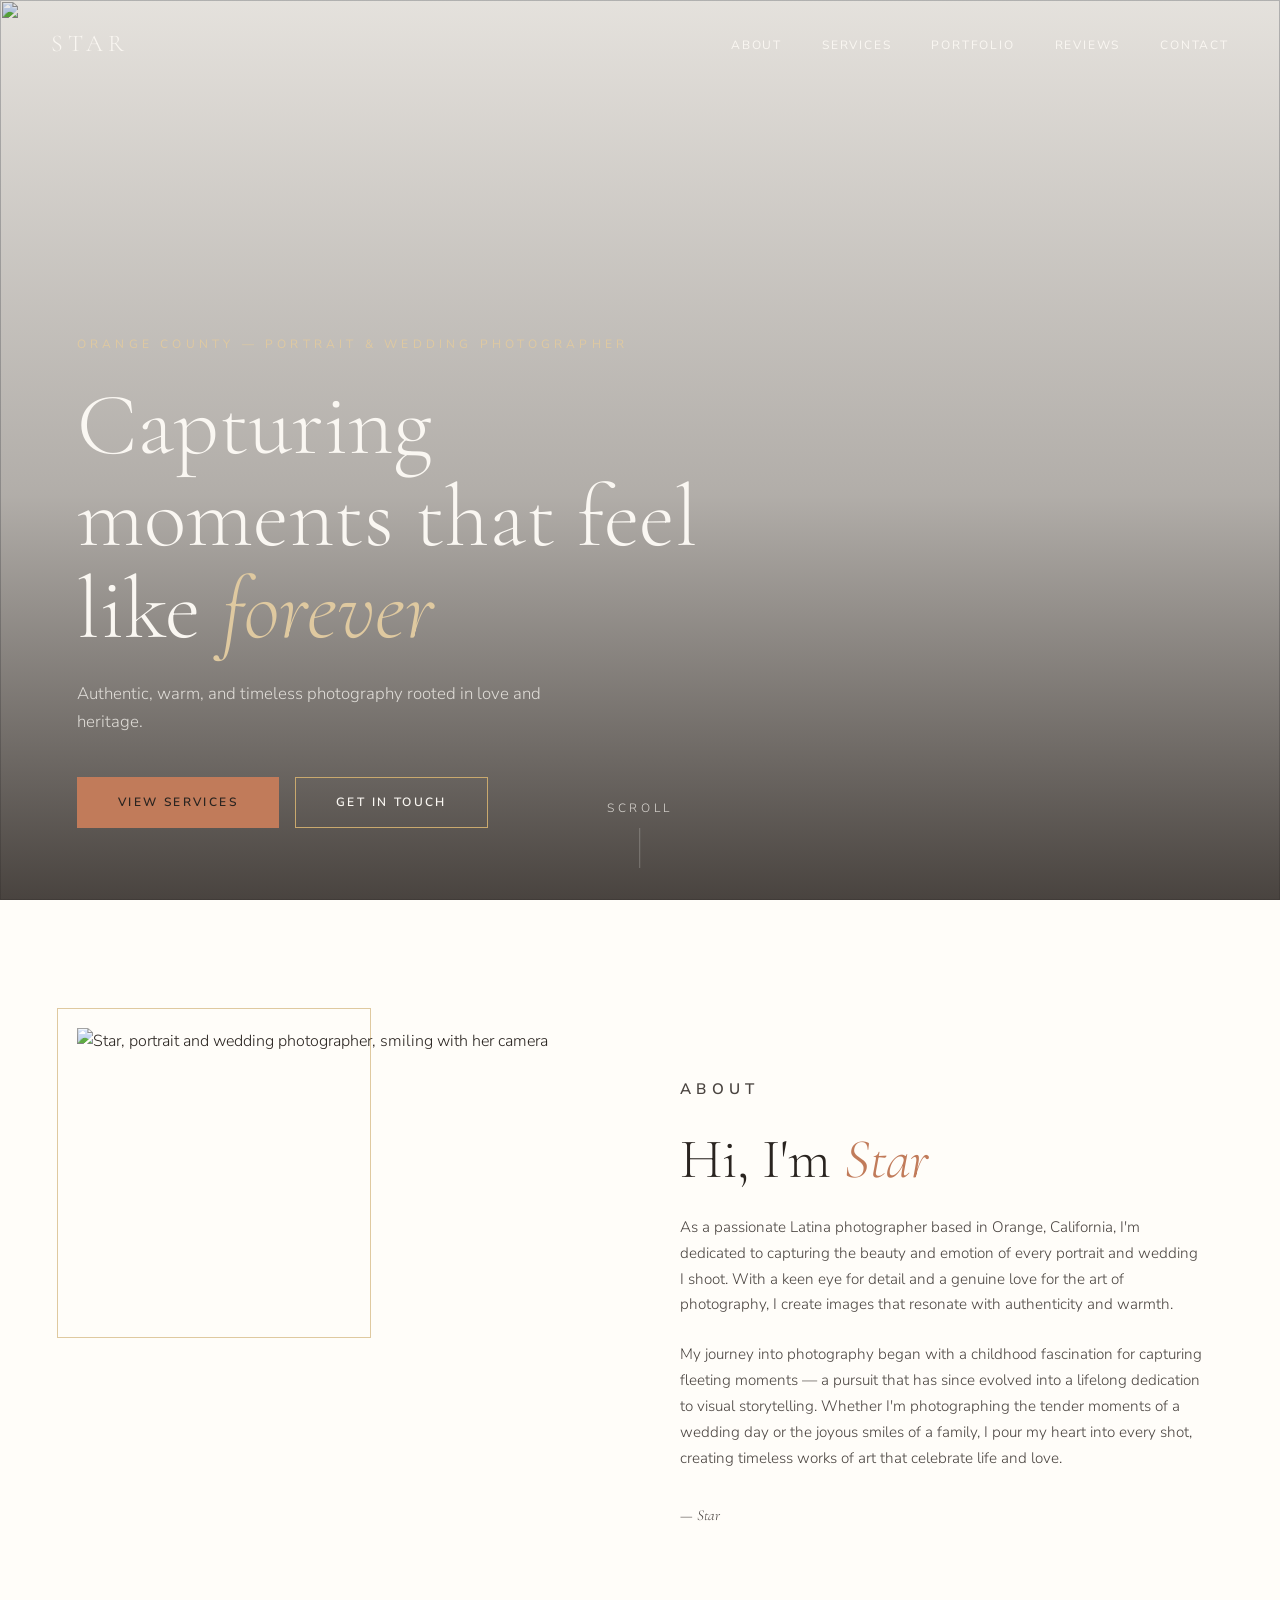
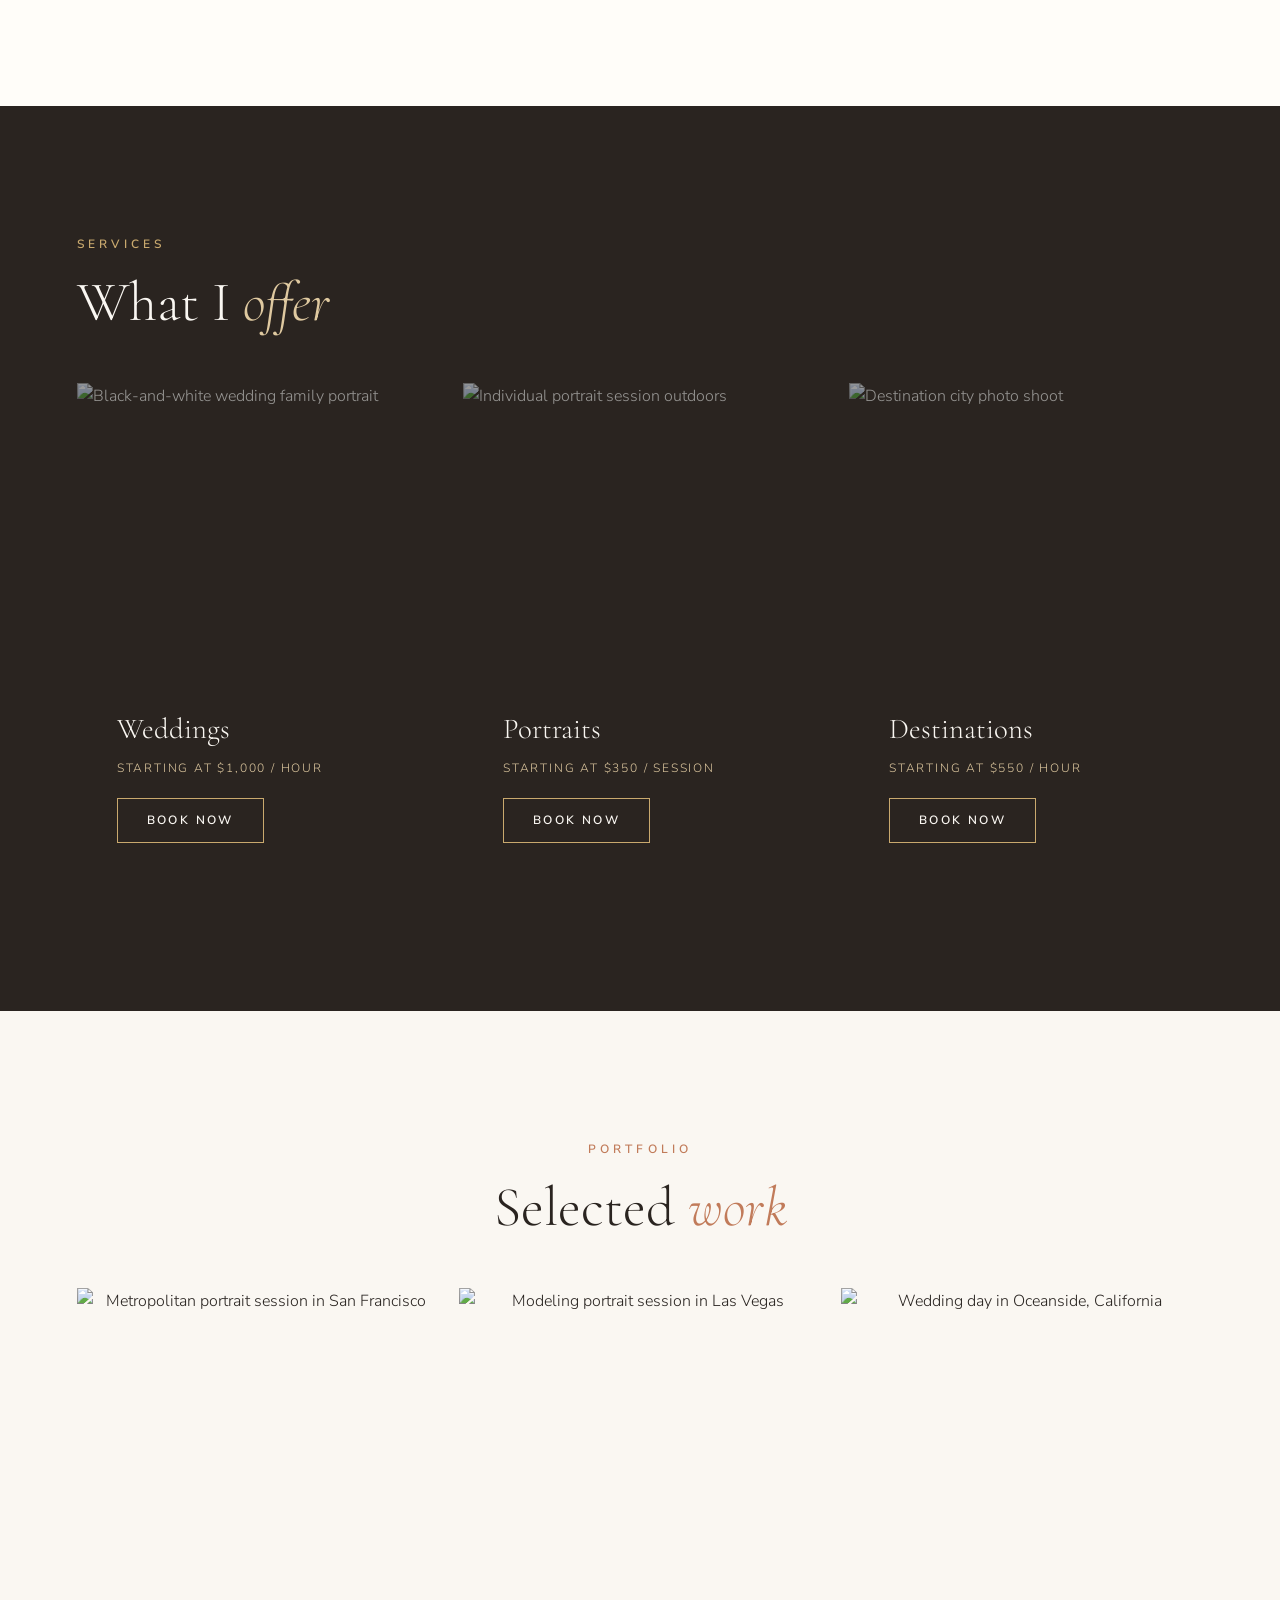
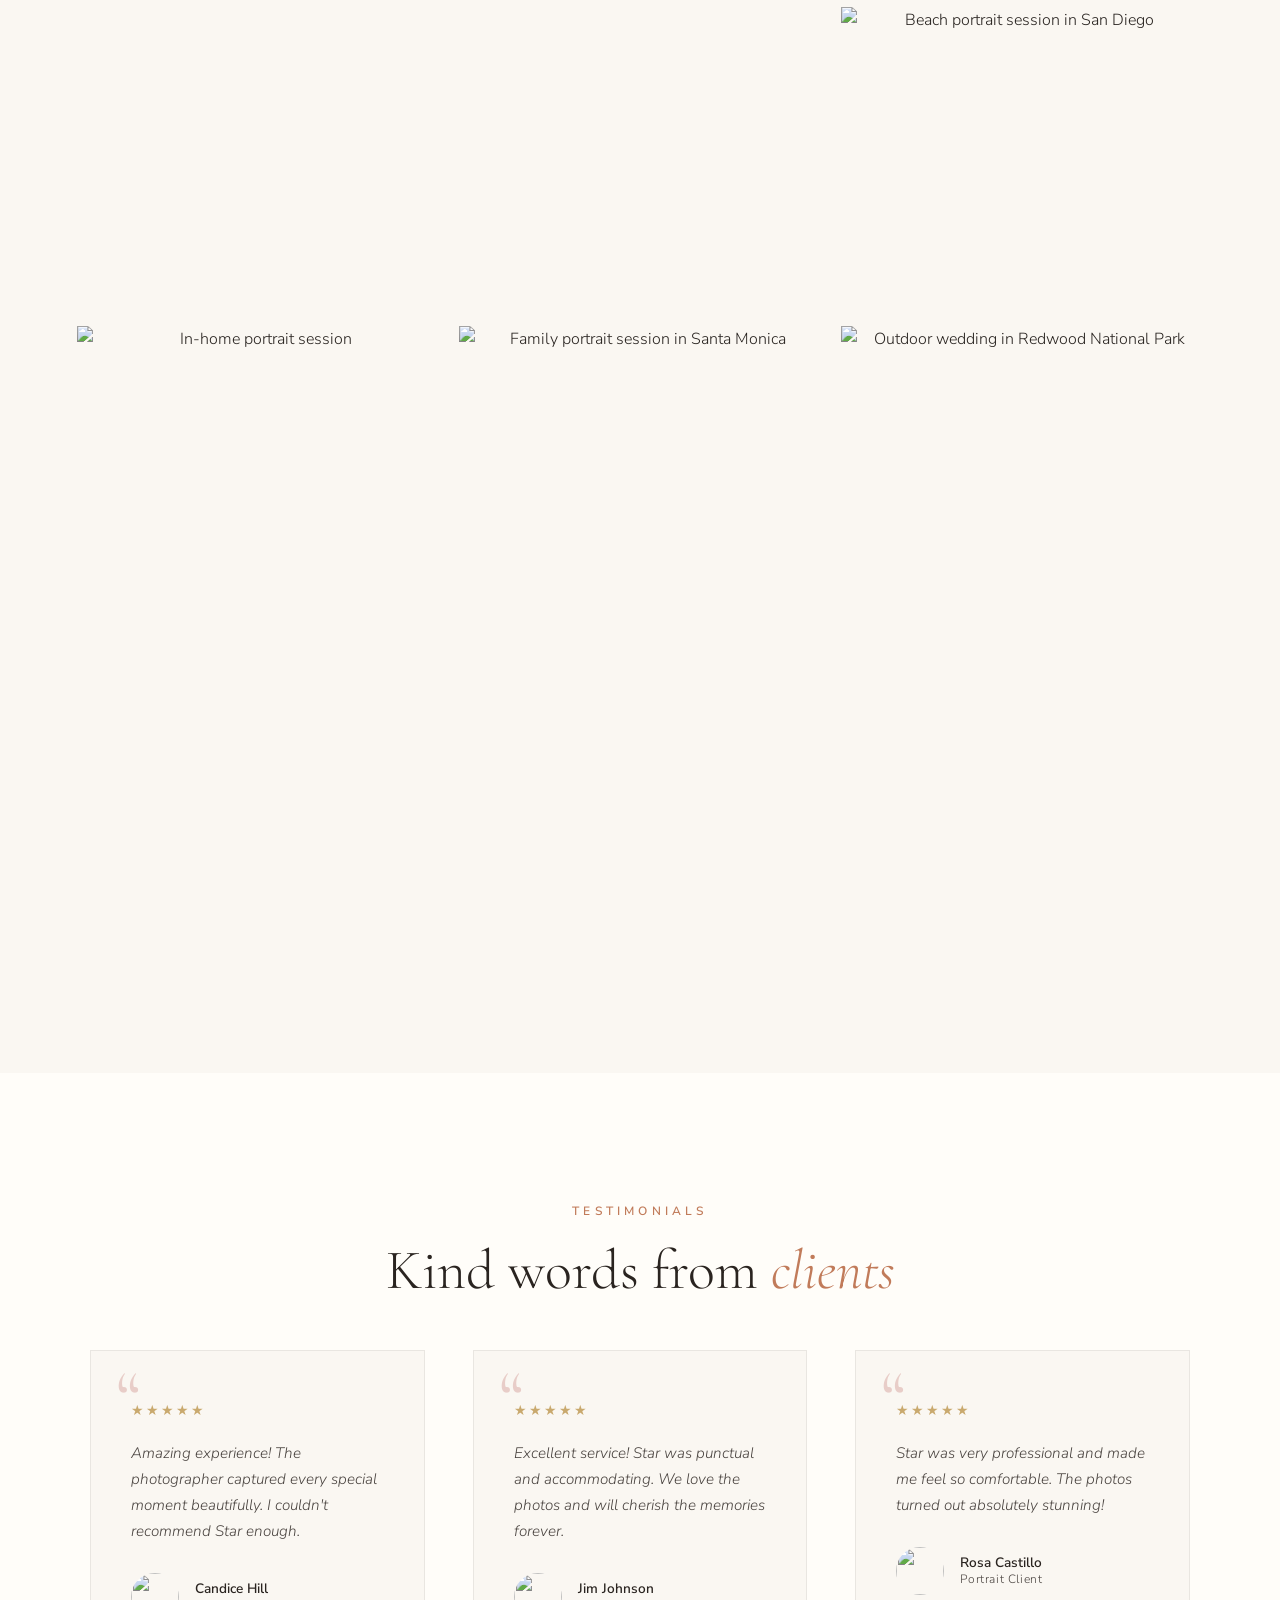
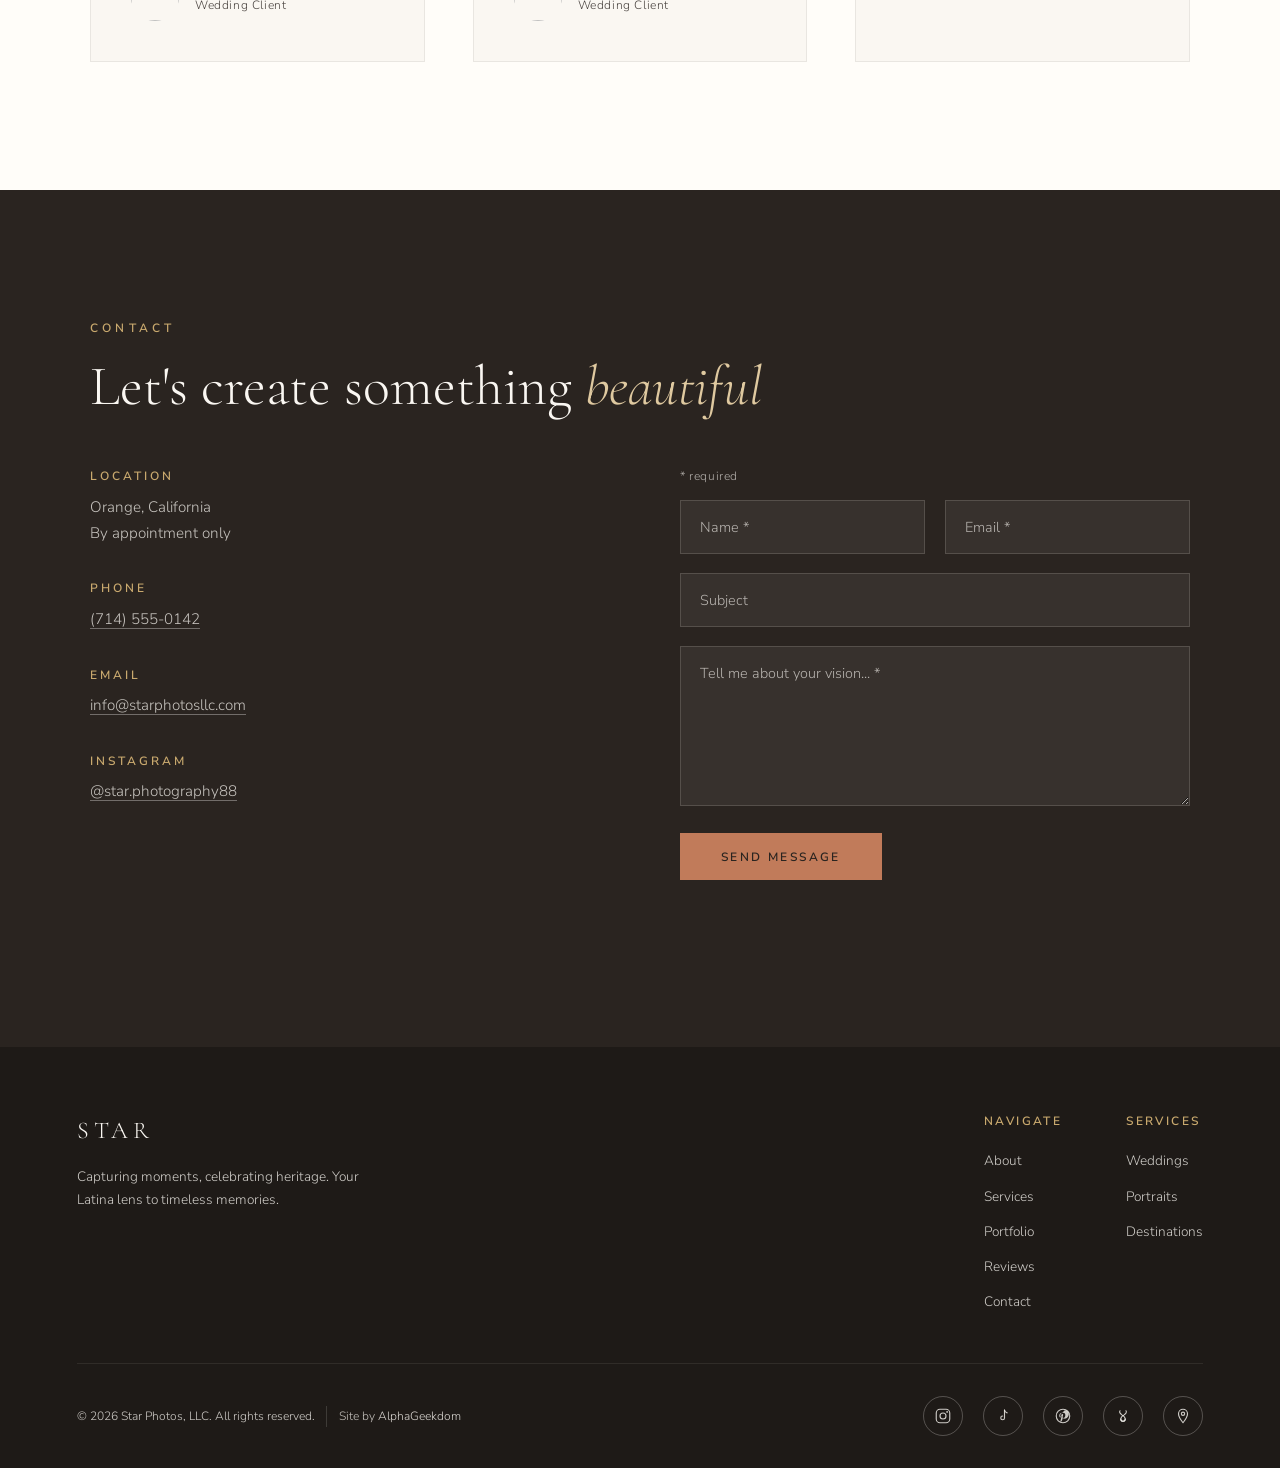
==== index.html @ b116af99 "fix(a11y): strengthen promo dialog for screen-reader users - showSuccess(): set tabindex="-1" on the" ====
<!doctype html>
<html lang="en">
  <head>
    <meta charset="UTF-8" />
    <meta name="viewport" content="width=device-width, initial-scale=1.0" />
    <meta
      name="description"
      content="Star Photography — Orange County Latina wedding & portrait photographer capturing authentic moments with warmth and artistry. Sessions by appointment in Orange, California."
    />
    <title>Star Photography, LLC — Orange County Portraits & Weddings</title>
    <link rel="canonical" href="https://star-photography.netlify.app/" />

    <!-- Favicon -->
    <link rel="icon" type="image/svg+xml" href="favicon.svg" />

    <!-- Open Graph / Facebook / LinkedIn -->
    <meta property="og:type" content="website" />
    <meta property="og:url" content="https://star-photography.netlify.app/" />
    <meta property="og:title" content="Star Photography, LLC — Orange County Portraits & Weddings" />
    <meta
      property="og:description"
      content="Orange County Latina wedding & portrait photographer capturing authentic moments with warmth and artistry. Sessions by appointment in Orange, California."
    />
    <meta
      property="og:image"
      content="https://res.cloudinary.com/alphageekdom-dev/image/upload/q_auto,w_1200,h_630,c_fill/v1776879726/star-photography/hero-couple-beach-sunset.jpg"
    />
    <meta property="og:image:width" content="1200" />
    <meta property="og:image:height" content="630" />

    <!-- Twitter -->
    <meta name="twitter:card" content="summary_large_image" />
    <meta name="twitter:title" content="Star Photography, LLC — Orange County Portraits & Weddings" />
    <meta
      name="twitter:description"
      content="Orange County Latina wedding & portrait photographer capturing authentic moments with warmth and artistry. Sessions by appointment in Orange, California."
    />
    <meta
      name="twitter:image"
      content="https://res.cloudinary.com/alphageekdom-dev/image/upload/q_auto,w_1200,h_630,c_fill/v1776879726/star-photography/hero-couple-beach-sunset.jpg"
    />

    <!-- Fonts -->
    <link rel="preconnect" href="https://fonts.googleapis.com" />
    <link rel="preconnect" href="https://fonts.gstatic.com" crossorigin />
    <link
      href="https://fonts.googleapis.com/css2?family=Cormorant+Garamond:ital,wght@0,300;0,400;0,500;0,600;1,300;1,400&family=Nunito+Sans:opsz,wght@6..12,300;6..12,400;6..12,600&display=swap"
      rel="stylesheet"
    />

    <!-- Styles -->
    <link rel="stylesheet" href="css/styles.css" />

    <!-- Script (deferred: parses now, runs after DOM) -->
    <script src="scripts.js" defer></script>

    <!-- Preload hero LCP image -->
    <link
      rel="preload"
      as="image"
      imagesrcset="
        https://res.cloudinary.com/alphageekdom-dev/image/upload/f_auto,q_auto,w_640/v1776879726/star-photography/hero-couple-beach-sunset.jpg 640w,
        https://res.cloudinary.com/alphageekdom-dev/image/upload/f_auto,q_auto,w_1024/v1776879726/star-photography/hero-couple-beach-sunset.jpg 1024w,
        https://res.cloudinary.com/alphageekdom-dev/image/upload/f_auto,q_auto,w_1600/v1776879726/star-photography/hero-couple-beach-sunset.jpg 1600w,
        https://res.cloudinary.com/alphageekdom-dev/image/upload/f_auto,q_auto,w_2400/v1776879726/star-photography/hero-couple-beach-sunset.jpg 2400w"
      imagesizes="100vw"
      fetchpriority="high"
    />
  </head>

  <body>
    <!-- Skip link for keyboard users -->
    <a href="#main" class="skip-link">Skip to main content</a>

    <!-- Preloader -->
    <div id="preloader" role="status" aria-live="polite">
      <div class="preloader-bg" aria-hidden="true"></div>
      <div class="preloader-content">
        <p class="loading-text">Capturing the perfect moment...</p>
        <p class="sub-text">Your visual story is loading</p>
        <div class="preloader-indicator" aria-hidden="true"></div>
      </div>
    </div>

    <!-- Navigation -->
    <nav id="nav" class="nav" aria-label="Primary">
      <a href="#" class="nav-logo" aria-label="Star Photography — Home">Star</a>

      <ul class="nav-links">
        <li><a href="#about">About</a></li>
        <li><a href="#services">Services</a></li>
        <li><a href="#gallery">Portfolio</a></li>
        <li><a href="#reviews">Reviews</a></li>
        <li><a href="#contact">Contact</a></li>
      </ul>

      <button
        class="hamburger"
        id="hamburger"
        aria-label="Toggle menu"
        aria-expanded="false"
        aria-controls="mobileMenu"
      >
        <span></span><span></span><span></span>
      </button>
    </nav>

    <!-- Mobile menu overlay -->
    <div
      class="mobile-menu"
      id="mobileMenu"
      role="dialog"
      aria-modal="true"
      aria-label="Site navigation"
      aria-hidden="true"
    >
      <button
        type="button"
        class="mobile-menu-close"
        id="mobileMenuClose"
        aria-label="Close menu"
      >
        &times;
      </button>
      <a href="#about">About</a>
      <a href="#services">Services</a>
      <a href="#gallery">Portfolio</a>
      <a href="#reviews">Reviews</a>
      <a href="#contact">Contact</a>
    </div>

    <main id="main" tabindex="-1">
    <!-- Hero -->
    <section class="hero">
      <img
        class="hero-bg-img"
        src="https://res.cloudinary.com/alphageekdom-dev/image/upload/f_auto,q_auto,w_1920/v1776879726/star-photography/hero-couple-beach-sunset.jpg"
        srcset="
          https://res.cloudinary.com/alphageekdom-dev/image/upload/f_auto,q_auto,w_640/v1776879726/star-photography/hero-couple-beach-sunset.jpg   640w,
          https://res.cloudinary.com/alphageekdom-dev/image/upload/f_auto,q_auto,w_1024/v1776879726/star-photography/hero-couple-beach-sunset.jpg 1024w,
          https://res.cloudinary.com/alphageekdom-dev/image/upload/f_auto,q_auto,w_1600/v1776879726/star-photography/hero-couple-beach-sunset.jpg 1600w,
          https://res.cloudinary.com/alphageekdom-dev/image/upload/f_auto,q_auto,w_2400/v1776879726/star-photography/hero-couple-beach-sunset.jpg 2400w
        "
        sizes="100vw"
        alt=""
        aria-hidden="true"
        loading="eager"
        fetchpriority="high"
      />
      <div class="hero-overlay" aria-hidden="true"></div>

      <div class="hero-content">
        <p class="hero-eyebrow">
          Orange County &mdash; Portrait &amp; Wedding Photographer
        </p>

        <h1 class="hero-title">
          Capturing moments that feel like <em>forever</em>
        </h1>

        <p class="hero-desc">
          Authentic, warm, and timeless photography rooted in love and heritage.
        </p>

        <div class="hero-cta">
          <a href="#services" class="btn btn-filled">View Services</a>
          <a href="#contact" class="btn">Get in Touch</a>
        </div>
      </div>

      <a
        href="#about"
        class="scroll-indicator"
        aria-label="Scroll to About section"
      >
        <span>Scroll</span>
        <span class="scroll-line" aria-hidden="true"></span>
      </a>
    </section>

    <!-- About -->
    <section
      class="section section--warm about"
      id="about"
      aria-labelledby="about-title"
    >
      <div class="about-grid">
        <div class="about-image-wrap reveal">
          <img
            src="https://res.cloudinary.com/alphageekdom-dev/image/upload/f_auto,q_auto,w_1024/v1776882811/star-photography/about-star.jpg"
            srcset="
              https://res.cloudinary.com/alphageekdom-dev/image/upload/f_auto,q_auto,w_640/v1776882811/star-photography/about-star.jpg   640w,
              https://res.cloudinary.com/alphageekdom-dev/image/upload/f_auto,q_auto,w_1024/v1776882811/star-photography/about-star.jpg 1024w,
              https://res.cloudinary.com/alphageekdom-dev/image/upload/f_auto,q_auto,w_1600/v1776882811/star-photography/about-star.jpg 1600w
            "
            sizes="(max-width: 768px) 90vw, (max-width: 1200px) 44vw, 560px"
            alt="Star, portrait and wedding photographer, smiling with her camera"
            loading="lazy"
          />
        </div>

        <div class="about-text reveal">
          <p class="section-tag">About</p>
          <h2 class="section-title" id="about-title">Hi, I'm <em>Star</em></h2>

          <p>
            As a passionate Latina photographer based in Orange, California, I'm
            dedicated to capturing the beauty and emotion of every portrait and
            wedding I shoot. With a keen eye for detail and a genuine love for
            the art of photography, I create images that resonate with
            authenticity and warmth.
          </p>

          <p>
            My journey into photography began with a childhood fascination for
            capturing fleeting moments — a pursuit that has since evolved into a
            lifelong dedication to visual storytelling. Whether I'm
            photographing the tender moments of a wedding day or the joyous
            smiles of a family, I pour my heart into every shot, creating
            timeless works of art that celebrate life and love.
          </p>

          <p class="about-signature">&mdash; Star</p>
        </div>
      </div>
    </section>

    <!-- Services -->
    <section
      class="section section--dark services"
      id="services"
      aria-labelledby="services-title"
    >
      <div class="services-intro reveal">
        <p class="section-tag">Services</p>
        <h2 class="section-title" id="services-title">What I <em>offer</em></h2>
      </div>

      <div class="services-grid">
        <article class="service-card reveal" id="service-weddings">
          <img
            src="https://res.cloudinary.com/alphageekdom-dev/image/upload/f_auto,q_auto,w_1200/v1776883722/star-photography/weddings-family-bw.jpg"
            alt="Black-and-white wedding family portrait"
            loading="lazy"
          />
          <div class="service-card-content">
            <h3 class="service-card-title">Weddings</h3>
            <p class="service-card-price">Starting at $1,000 / hour</p>
            <a href="#contact" class="btn">Book Now</a>
          </div>
        </article>

        <article class="service-card reveal" id="service-portraits">
          <img
            src="https://res.cloudinary.com/alphageekdom-dev/image/upload/f_auto,q_auto,w_1200/v1776883754/star-photography/portraits-outdoor-session.jpg"
            alt="Individual portrait session outdoors"
            loading="lazy"
          />
          <div class="service-card-content">
            <h3 class="service-card-title">Portraits</h3>
            <p class="service-card-price">Starting at $350 / session</p>
            <a href="#contact" class="btn">Book Now</a>
          </div>
        </article>

        <article class="service-card reveal" id="service-destinations">
          <img
            src="https://res.cloudinary.com/alphageekdom-dev/image/upload/f_auto,q_auto,w_1200/v1776883805/star-photography/destinations-city-shoot.jpg"
            alt="Destination city photo shoot"
            loading="lazy"
          />
          <div class="service-card-content">
            <h3 class="service-card-title">Destinations</h3>
            <p class="service-card-price">Starting at $550 / hour</p>
            <a href="#contact" class="btn">Book Now</a>
          </div>
        </article>
      </div>
    </section>

    <!-- Gallery -->
    <section
      class="section section--cream gallery"
      id="gallery"
      aria-labelledby="gallery-title"
    >
      <div class="gallery-intro reveal">
        <p class="section-tag">Portfolio</p>
        <h2 class="section-title" id="gallery-title">Selected <em>work</em></h2>
      </div>

      <div class="gallery-grid">
        <button
          class="gallery-item gallery-item--tall reveal"
          type="button"
          aria-label="Open photo: Metropolitan Portraits — San Francisco, CA"
          aria-haspopup="dialog"
          data-caption="Metropolitan Portraits — San Francisco, CA"
        >
          <img
            src="https://res.cloudinary.com/alphageekdom-dev/image/upload/f_auto,q_auto,w_1200/v1776889107/star-photography/city-bloom.jpg"
            alt="Metropolitan portrait session in San Francisco"
            loading="lazy"
          />
          <span class="gallery-overlay">
            <span>Metropolitan Portraits — San Francisco, CA</span>
            <span class="gallery-overlay-cta" aria-hidden="true"
              >View all photos →</span
            >
          </span>
        </button>

        <button
          class="gallery-item gallery-item--tall reveal"
          type="button"
          aria-label="Open photo: Modeling Portraits — Las Vegas, NV"
          aria-haspopup="dialog"
          data-caption="Modeling Portraits — Las Vegas, NV"
        >
          <img
            src="https://res.cloudinary.com/alphageekdom-dev/image/upload/f_auto,q_auto,w_1200/v1776889115/star-photography/neon-muse.jpg"
            alt="Modeling portrait session in Las Vegas"
            loading="lazy"
          />
          <span class="gallery-overlay"
            ><span>Modeling Portraits — Las Vegas, NV</span></span
          >
        </button>

        <button
          class="gallery-item reveal"
          type="button"
          aria-label="Open photo: Wedding Day — Oceanside, CA"
          aria-haspopup="dialog"
          data-caption="Wedding Day — Oceanside, CA"
        >
          <img
            src="https://res.cloudinary.com/alphageekdom-dev/image/upload/f_auto,q_auto,w_1200/v1776889102/star-photography/tide-vows.jpg"
            alt="Wedding day in Oceanside, California"
            loading="lazy"
          />
          <span class="gallery-overlay"
            ><span>Wedding Day — Oceanside, CA</span></span
          >
        </button>

        <button
          class="gallery-item reveal"
          type="button"
          aria-label="Open photo: Beach Captures — San Diego, CA"
          aria-haspopup="dialog"
          data-caption="Beach Captures — San Diego, CA"
        >
          <img
            src="https://res.cloudinary.com/alphageekdom-dev/image/upload/f_auto,q_auto,w_1200/v1776889093/star-photography/salt-kissed.jpg"
            alt="Beach portrait session in San Diego"
            loading="lazy"
          />
          <span class="gallery-overlay"
            ><span>Beach Captures — San Diego, CA</span></span
          >
        </button>

        <button
          class="gallery-item gallery-item--tall reveal"
          type="button"
          aria-label="Open photo: In-Home Portraits"
          aria-haspopup="dialog"
          data-caption="In-Home Portraits"
        >
          <img
            src="https://res.cloudinary.com/alphageekdom-dev/image/upload/f_auto,q_auto,w_1200/v1776889120/star-photography/hearth-light.jpg"
            alt="In-home portrait session"
            loading="lazy"
          />
          <span class="gallery-overlay"><span>In-Home Portraits</span></span>
        </button>

        <button
          class="gallery-item gallery-item--tall reveal"
          type="button"
          aria-label="Open photo: Family Portraits — Santa Monica, CA"
          aria-haspopup="dialog"
          data-caption="Family Portraits — Santa Monica, CA"
        >
          <img
            src="https://res.cloudinary.com/alphageekdom-dev/image/upload/f_auto,q_auto,w_1200/v1776889125/star-photography/golden-hour.jpg"
            alt="Family portrait session in Santa Monica"
            loading="lazy"
          />
          <span class="gallery-overlay"
            ><span>Family Portraits — Santa Monica, CA</span></span
          >
        </button>

        <button
          class="gallery-item gallery-item--tall gallery-item--tablet-hide reveal"
          type="button"
          aria-label="Open photo: Outdoor Wedding — Redwood National Park, CA"
          aria-haspopup="dialog"
          data-caption="Outdoor Wedding — Redwood National Park, CA"
        >
          <img
            src="https://res.cloudinary.com/alphageekdom-dev/image/upload/f_auto,q_auto,w_1200/v1776889112/star-photography/grove-bound.jpg"
            alt="Outdoor wedding in Redwood National Park"
            loading="lazy"
          />
          <span class="gallery-overlay"
            ><span>Outdoor Wedding — Redwood National Park, CA</span></span
          >
        </button>
      </div>
    </section>

    <!-- Lightbox -->
    <div
      class="lightbox"
      id="lightbox"
      role="dialog"
      aria-modal="true"
      aria-label="Image viewer"
      aria-hidden="true"
    >
      <button
        class="lightbox-close"
        id="lightboxClose"
        aria-label="Close viewer"
      >
        &times;
      </button>
      <button
        class="lightbox-nav lightbox-prev"
        id="lightboxPrev"
        aria-label="Previous image"
      >
        &#8249;
      </button>
      <button
        class="lightbox-nav lightbox-next"
        id="lightboxNext"
        aria-label="Next image"
      >
        &#8250;
      </button>
      <img id="lightboxImg" src="" alt="" />
      <p class="lightbox-caption" id="lightboxCaption"></p>
    </div>

    <!-- Reviews -->
    <section
      class="section section--warm reviews"
      id="reviews"
      aria-labelledby="reviews-title"
    >
      <div class="reviews-intro reveal">
        <p class="section-tag">Testimonials</p>
        <h2 class="section-title" id="reviews-title">
          Kind words from <em>clients</em>
        </h2>
      </div>

      <div class="reviews-grid">
        <figure class="review-card reveal">
          <div class="review-stars" role="img" aria-label="5 out of 5 stars">
            <span aria-hidden="true">&#9733;&#9733;&#9733;&#9733;&#9733;</span>
          </div>
          <blockquote class="review-quote">
            Amazing experience! The photographer captured every special moment
            beautifully. I couldn't recommend Star enough.
          </blockquote>
          <figcaption class="review-author">
            <img
              src="https://res.cloudinary.com/alphageekdom-dev/image/upload/f_auto,q_auto,w_128/v1776901945/star-photography/review-candice-hill.jpg"
              alt=""
              width="48"
              height="48"
              loading="lazy"
            />
            <div class="review-author-info">
              <strong>Candice Hill</strong>
              <span>Wedding Client</span>
            </div>
          </figcaption>
        </figure>

        <figure class="review-card reveal">
          <div class="review-stars" role="img" aria-label="5 out of 5 stars">
            <span aria-hidden="true">&#9733;&#9733;&#9733;&#9733;&#9733;</span>
          </div>
          <blockquote class="review-quote">
            Excellent service! Star was punctual and accommodating. We love the
            photos and will cherish the memories forever.
          </blockquote>
          <figcaption class="review-author">
            <img
              src="https://res.cloudinary.com/alphageekdom-dev/image/upload/f_auto,q_auto,w_128/v1776901975/star-photography/review-jim-johnson.jpg"
              alt=""
              width="48"
              height="48"
              loading="lazy"
            />
            <div class="review-author-info">
              <strong>Jim Johnson</strong>
              <span>Wedding Client</span>
            </div>
          </figcaption>
        </figure>

        <figure class="review-card reveal">
          <div class="review-stars" role="img" aria-label="5 out of 5 stars">
            <span aria-hidden="true">&#9733;&#9733;&#9733;&#9733;&#9733;</span>
          </div>
          <blockquote class="review-quote">
            Star was very professional and made me feel so comfortable. The
            photos turned out absolutely stunning!
          </blockquote>
          <figcaption class="review-author">
            <img
              src="https://res.cloudinary.com/alphageekdom-dev/image/upload/f_auto,q_auto,w_128/v1776901970/star-photography/review-rosa-castillo.jpg"
              alt=""
              width="48"
              height="48"
              loading="lazy"
            />
            <div class="review-author-info">
              <strong>Rosa Castillo</strong>
              <span>Portrait Client</span>
            </div>
          </figcaption>
        </figure>
      </div>
    </section>
    <!-- Contact -->
    <section
      class="section section--dark contact"
      id="contact"
      aria-labelledby="contact-title"
    >
      <div class="contact-intro reveal">
        <p class="section-tag">Contact</p>
        <h2 class="section-title" id="contact-title">
          Let's create something <em>beautiful</em>
        </h2>
      </div>

      <div class="contact-grid">
        <div class="contact-info reveal">
          <div class="contact-info-item">
            <h3>Location</h3>
            <p>Orange, California<br />By appointment only</p>
          </div>
          <div class="contact-info-item">
            <h3>Phone</h3>
            <p><a href="tel:+17145550142">(714) 555-0142</a></p>
          </div>
          <div class="contact-info-item">
            <h3>Email</h3>
            <p>
              <a href="mailto:info@starphotosllc.com">info@starphotosllc.com</a>
            </p>
          </div>
          <div class="contact-info-item">
            <h3>Instagram</h3>
            <p>
              <a
                href="https://instagram.com/star.photography88"
                target="_blank"
                rel="noopener noreferrer"
                >@star.photography88<span class="sr-only">
                  (opens in new tab)</span
                ></a
              >
            </p>
          </div>
        </div>

        <form
          class="contact-form reveal"
          name="contact"
          method="POST"
          data-netlify="true"
          data-netlify-honeypot="bot-field"
        >
          <input type="hidden" name="form-name" value="contact" />
          <p class="contact-form-hp" aria-hidden="true">
            <label
              >Don't fill this out:
              <input name="bot-field" tabindex="-1" autocomplete="off" />
            </label>
          </p>

          <p class="contact-form-hint" aria-hidden="true">* required</p>

          <div class="form-row">
            <div class="form-field">
              <label for="cf-name" class="sr-only">Name (required)</label>
              <input
                id="cf-name"
                type="text"
                name="name"
                placeholder="Name *"
                required
                autocomplete="name"
              />
            </div>
            <div class="form-field">
              <label for="cf-email" class="sr-only">Email (required)</label>
              <input
                id="cf-email"
                type="email"
                name="email"
                placeholder="Email *"
                required
                autocomplete="email"
              />
            </div>
          </div>

          <div class="form-field">
            <label for="cf-subject" class="sr-only">Subject</label>
            <input
              id="cf-subject"
              type="text"
              name="subject"
              placeholder="Subject"
            />
          </div>

          <div class="form-field">
            <label for="cf-message" class="sr-only">Message (required)</label>
            <textarea
              id="cf-message"
              name="message"
              placeholder="Tell me about your vision... *"
              required
            ></textarea>
          </div>

          <button type="submit" class="btn btn-filled contact-form-submit">
            <span class="contact-form-submit-label">Send Message</span>
          </button>

          <p
            class="contact-form-status"
            id="contactFormStatus"
            role="status"
            aria-live="polite"
            aria-atomic="true"
          ></p>
        </form>
      </div>
    </section>
    </main>

    <!-- Footer -->
    <footer class="site-footer">
      <div class="footer-top">
        <div class="footer-brand">
          <a href="#" class="nav-logo" aria-label="Star Photography — Home"
            >Star</a
          >
          <p>
            Capturing moments, celebrating heritage. Your Latina lens to
            timeless memories.
          </p>
        </div>

        <nav class="footer-links" aria-label="Footer">
          <div class="footer-links-col">
            <h2>Navigate</h2>
            <ul>
              <li><a href="#about">About</a></li>
              <li><a href="#services">Services</a></li>
              <li><a href="#gallery">Portfolio</a></li>
              <li><a href="#reviews">Reviews</a></li>
              <li><a href="#contact">Contact</a></li>
            </ul>
          </div>
          <div class="footer-links-col">
            <h2>Services</h2>
            <ul>
              <li><a href="#service-weddings">Weddings</a></li>
              <li><a href="#service-portraits">Portraits</a></li>
              <li><a href="#service-destinations">Destinations</a></li>
            </ul>
          </div>
        </nav>
      </div>

      <div class="footer-bottom">
        <span class="footer-copy">
          &copy; <span id="footerYear">2026</span> Star Photos, LLC. All rights
          reserved.
          <span class="footer-credit">
            Site by
            <a
              href="https://alphageekdom.com"
              target="_blank"
              rel="noopener noreferrer"
              >AlphaGeekdom<span class="sr-only"> (opens in new tab)</span></a
            >
          </span>
        </span>
        <ul class="footer-socials" aria-label="Social media and listings">
          <li>
            <a
              href="https://instagram.com/star.photography88"
              target="_blank"
              rel="noopener noreferrer"
              aria-label="Follow on Instagram (opens in new tab)"
            >
              <svg
                class="social-icon"
                viewBox="0 0 24 24"
                aria-hidden="true"
                focusable="false"
              >
                <rect
                  x="3"
                  y="3"
                  width="18"
                  height="18"
                  rx="5"
                  ry="5"
                  fill="none"
                  stroke="currentColor"
                  stroke-width="1.5"
                />
                <circle
                  cx="12"
                  cy="12"
                  r="4"
                  fill="none"
                  stroke="currentColor"
                  stroke-width="1.5"
                />
                <circle cx="17.5" cy="6.5" r="1.2" fill="currentColor" />
              </svg>
              <span class="sr-only">Instagram</span>
            </a>
          </li>

          <li>
            <a
              href="https://tiktok.com/@star.photography88"
              target="_blank"
              rel="noopener noreferrer"
              aria-label="Follow on TikTok (opens in new tab)"
            >
              <svg
                class="social-icon"
                viewBox="0 0 24 24"
                aria-hidden="true"
                focusable="false"
              >
                <path
                  d="M14 4v10.5a2.5 2.5 0 1 1-2.5-2.5"
                  fill="none"
                  stroke="currentColor"
                  stroke-width="1.5"
                  stroke-linecap="round"
                  stroke-linejoin="round"
                />
                <path
                  d="M14 4c.3 1.8 1.6 3.3 3.5 3.8"
                  fill="none"
                  stroke="currentColor"
                  stroke-width="1.5"
                  stroke-linecap="round"
                />
              </svg>
              <span class="sr-only">TikTok</span>
            </a>
          </li>

          <li>
            <a
              href="https://pinterest.com/starphotography88"
              target="_blank"
              rel="noopener noreferrer"
              aria-label="Follow on Pinterest (opens in new tab)"
            >
              <svg
                class="social-icon"
                viewBox="0 0 24 24"
                aria-hidden="true"
                focusable="false"
              >
                <circle
                  cx="12"
                  cy="12"
                  r="9"
                  fill="none"
                  stroke="currentColor"
                  stroke-width="1.5"
                />
                <path
                  d="M11 7.5c-2.5 0-4 1.8-4 3.8 0 1.2.5 2.3 1.5 2.7.2.1.3 0 .3-.2l.1-.6c0-.2 0-.2-.1-.4-.3-.4-.5-.9-.5-1.5 0-1.9 1.4-3.6 3.7-3.6 2 0 3.1 1.2 3.1 2.9 0 2.2-1 4-2.4 4-.8 0-1.4-.7-1.2-1.5.2-1 .7-2 .7-2.7 0-.6-.3-1.1-1-1.1-.8 0-1.5.9-1.5 2 0 .7.3 1.2.3 1.2s-.9 3.9-1.1 4.6c-.3 1.3-.1 2.8 0 3 .1.1.2.1.3 0 .1-.1 1.4-1.8 1.9-3.1.1-.4.7-2.7.7-2.7.4.7 1.4 1.2 2.5 1.2 3.3 0 5.5-3 5.5-6.4 0-2.5-2.1-4.8-5.4-4.8z"
                  fill="currentColor"
                />
              </svg>
              <span class="sr-only">Pinterest</span>
            </a>
          </li>

          <li>
            <a
              href="https://www.theknot.com/marketplace/star-photography-orange-ca"
              target="_blank"
              rel="noopener noreferrer"
              aria-label="View profile on The Knot (opens in new tab)"
            >
              <svg
                class="social-icon"
                viewBox="0 0 24 24"
                aria-hidden="true"
                focusable="false"
              >
                <path
                  d="M8 5c-1.5 2 .5 4 2.5 5.5C13 12 15 13.5 15 16c0 1.5-1.3 3-3 3-1.8 0-3-1.3-3-3"
                  fill="none"
                  stroke="currentColor"
                  stroke-width="1.5"
                  stroke-linecap="round"
                />
                <path
                  d="M16 5c1.5 2-.5 4-2.5 5.5C11 12 9 13.5 9 16c0 1.5 1.3 3 3 3 1.8 0 3-1.3 3-3"
                  fill="none"
                  stroke="currentColor"
                  stroke-width="1.5"
                  stroke-linecap="round"
                />
              </svg>
              <span class="sr-only">The Knot</span>
            </a>
          </li>

          <li>
            <a
              href="https://g.page/star-photography-orange"
              target="_blank"
              rel="noopener noreferrer"
              aria-label="View Google Business profile (opens in new tab)"
            >
              <svg
                class="social-icon"
                viewBox="0 0 24 24"
                aria-hidden="true"
                focusable="false"
              >
                <path
                  d="M12 3c-3.3 0-6 2.7-6 6 0 4.5 6 12 6 12s6-7.5 6-12c0-3.3-2.7-6-6-6z"
                  fill="none"
                  stroke="currentColor"
                  stroke-width="1.5"
                  stroke-linejoin="round"
                />
                <circle
                  cx="12"
                  cy="9"
                  r="2.2"
                  fill="none"
                  stroke="currentColor"
                  stroke-width="1.5"
                />
              </svg>
              <span class="sr-only">Google</span>
            </a>
          </li>
        </ul>
      </div>
    </footer>

    <!-- Discount Popup -->
    <div
      class="promo"
      id="promo"
      role="dialog"
      aria-modal="true"
      aria-labelledby="promoTitle"
      aria-describedby="promoDesc"
      aria-hidden="true"
    >
      <div class="promo-backdrop" data-promo-close></div>

      <div class="promo-card">
        <button
          class="promo-close"
          type="button"
          aria-label="Close"
          data-promo-close
        >
          &times;
        </button>

        <!-- Offer state -->
        <div class="promo-state" data-state="offer">
          <img
            class="promo-image"
            src="https://res.cloudinary.com/alphageekdom-dev/image/upload/f_auto,q_auto,w_900/v1776904181/star-photography/promo-gift.jpg"
            alt=""
            aria-hidden="true"
            loading="lazy"
          />
          <div class="promo-content">
            <p class="promo-eyebrow">A Little Gift</p>
            <h3 class="promo-title" id="promoTitle">
              Save <em>$100</em> on your next session
            </h3>
            <p class="promo-desc" id="promoDesc">
              Join the newsletter for behind-the-scenes moments and
              <span id="promoSeason">seasonal</span> offers. I'll send your $100
              code straight to your inbox.
            </p>

            <form class="promo-form" id="promoForm" novalidate>
              <label for="promoEmail" class="sr-only">Email address</label>
              <input
                id="promoEmail"
                type="email"
                name="email"
                placeholder="your@email.com"
                autocomplete="email"
                aria-describedby="promoFine"
                required
              />
              <button type="submit" class="btn btn-filled promo-submit">
                <span class="promo-submit-label">Send my code</span>
              </button>
              <p class="promo-error" id="promoError" role="alert"></p>
            </form>

            <p class="promo-fine" id="promoFine">
              No spam — unsubscribe any time. Valid on bookings of $500+.
            </p>
          </div>
        </div>

        <!-- Success state -->
        <div class="promo-state" data-state="success" hidden>
          <div class="promo-success">
            <div class="promo-success-mark" aria-hidden="true">
              <svg viewBox="0 0 52 52">
                <circle
                  cx="26"
                  cy="26"
                  r="24"
                  fill="none"
                  stroke="currentColor"
                  stroke-width="2"
                />
                <path
                  d="M14 27l8 8 16-18"
                  fill="none"
                  stroke="currentColor"
                  stroke-width="2.5"
                  stroke-linecap="round"
                  stroke-linejoin="round"
                />
              </svg>
            </div>
            <p class="promo-eyebrow">Your Code</p>
            <h3 class="promo-title">Here's <em>$100 off</em></h3>
            <div class="promo-code" id="promoCode">
              <code id="promoCodeText">STAR100</code>
              <button
                type="button"
                class="promo-copy"
                id="promoCopy"
                aria-label="Copy code"
              >
                <svg viewBox="0 0 24 24" aria-hidden="true" focusable="false">
                  <rect
                    x="9"
                    y="9"
                    width="11"
                    height="11"
                    rx="2"
                    fill="none"
                    stroke="currentColor"
                    stroke-width="1.5"
                  />
                  <path
                    d="M5 15V6a2 2 0 0 1 2-2h9"
                    fill="none"
                    stroke="currentColor"
                    stroke-width="1.5"
                  />
                </svg>
                <span class="promo-copy-label">Copy</span>
              </button>
            </div>
            <p class="promo-desc">
              Mention this code when you book. It's also on its way to your
              inbox.
            </p>
            <button type="button" class="btn promo-dismiss" data-promo-close>
              Start Exploring
            </button>
          </div>
        </div>
      </div>
    </div>

    <!-- Hidden Netlify form — registers "promo" form with Netlify at build time -->
    <form name="promo" data-netlify="true" data-netlify-honeypot="bot-field" hidden>
      <input type="email" name="email" />
      <input type="text" name="code" />
      <input type="text" name="bot-field" />
    </form>
  </body>
</html>
---- css/styles.css ----
/* ─── Reset ─── */
*,
*::before,
*::after {
  margin: 0;
  padding: 0;
  box-sizing: border-box;
}

/* ─── Design Tokens ─── */
:root {
  /* Warm neutrals */
  --cream: #faf7f2;
  --warm-white: #fffdf9;
  --charcoal: #2a2420;
  --charcoal-light: #4a4440;
  --charcoal-dark: #1e1a17;

  /* RGB channels for alpha variants (rgba(var(--x-rgb), 0.5)) */
  --cream-rgb: 250, 247, 242;
  --charcoal-rgb: 42, 36, 32;

  /* Accents — terracotta, rose, gold, sage */
  --terracotta: #c17b5a;
  --terracotta-dark: #a8664a;
  --rose: #d4a098;
  --rose-light: #e8cdc8;
  --gold: #c9a96e;
  --gold-light: #dfc9a0;
  --sage: #8a9a7e;

  /* Type */
  --font-display: 'Cormorant Garamond', Georgia, serif;
  --font-body: 'Nunito Sans', 'Helvetica Neue', sans-serif;

  /* Motion */
  --ease-out-expo: cubic-bezier(0.22, 1, 0.36, 1);

  /* Layout */
  --nav-height: 72px;

  /* Z-index scale */
  --z-mobile-menu: 99;
  --z-nav: 100;
  --z-lightbox: 200;
  --z-promo: 300;
  --z-preloader: 9999;
  --z-skip: 10000;
}

/* ─── Base ─── */
html {
  scroll-behavior: smooth;
}

@media (prefers-reduced-motion: reduce) {
  html {
    scroll-behavior: auto;
  }
}

body {
  font-family: var(--font-body);
  color: var(--charcoal);
  background: var(--cream);
  font-weight: 300;
  font-size: 16px;
  line-height: 1.7;
  overflow-x: hidden;
}

/* Hash-anchor jump offset — without this, fragment navigation parks the
   target's top edge underneath the fixed navbar (var(--nav-height)). */
:target {
  scroll-margin-top: calc(var(--nav-height) + 1rem);
}

/* ─── Utilities ─── */

/* Buttons */
.btn {
  display: inline-block;
  padding: 0.9rem 2.5rem;
  font-family: var(--font-body);
  font-size: 0.75rem;
  font-weight: 600;
  letter-spacing: 0.2em;
  text-transform: uppercase;
  text-decoration: none;
  color: var(--cream);
  background: transparent;
  border: 1px solid var(--gold);
  cursor: pointer;
  transition:
    background 0.4s ease,
    color 0.4s ease,
    border-color 0.4s ease;
}

.btn:hover {
  background: var(--gold);
  color: var(--charcoal);
}

.btn-filled {
  color: var(--charcoal);
  background: var(--terracotta);
  border-color: var(--terracotta);
}

.btn-filled:hover {
  background: var(--terracotta-dark);
  border-color: var(--terracotta-dark);
  color: var(--cream);
}

/* Section Primitives (used by every section below) */
.section {
  padding: 8rem 6%;
}

.section--warm {
  background: var(--warm-white);
}
.section--dark {
  background: var(--charcoal);
  color: var(--cream);
}
.section--cream {
  background: var(--cream);
}

.section-tag {
  margin-bottom: 1rem;
  color: var(--terracotta);
  font-size: 0.75rem;
  font-weight: 600;
  letter-spacing: 0.35em;
  text-transform: uppercase;
}

.section-title {
  margin-bottom: 1.5rem;
  font-family: var(--font-display);
  font-size: clamp(2.2rem, 4.5vw, 3.5rem);
  font-weight: 300;
  line-height: 1.15;
}

.section-title em {
  font-style: italic;
  color: var(--terracotta);
}

/* Dark sections flip tag + title accents to gold for contrast */
.section--dark .section-tag {
  color: var(--gold);
}
.section--dark .section-title {
  color: var(--cream);
}
.section--dark .section-title em {
  color: var(--gold-light);
}

@media (max-width: 768px) {
  .section {
    padding: 5rem 5%;
  }
}

/* Scroll Reveal */
.reveal {
  opacity: 0;
  transform: translateY(40px);
  transition:
    opacity 0.8s var(--ease-out-expo),
    transform 0.8s var(--ease-out-expo);
}

.reveal.is-visible {
  opacity: 1;
  transform: translateY(0);
}

@media (prefers-reduced-motion: reduce) {
  .reveal {
    opacity: 1;
    transform: none;
    transition: none;
  }
}

/* Skip link — visible only on keyboard focus, first focusable on the page */
.skip-link {
  position: absolute;
  top: 0;
  left: 0;
  z-index: var(--z-skip);
  padding: 0.75rem 1.25rem;
  background: var(--charcoal);
  color: var(--cream);
  font-size: 0.8rem;
  font-weight: 600;
  letter-spacing: 0.15em;
  text-transform: uppercase;
  text-decoration: none;
  transform: translateY(-120%);
  transition: transform 0.25s ease;
}

.skip-link:focus {
  transform: translateY(0);
  outline: 2px solid var(--gold);
  outline-offset: 2px;
}

/* Global focus ring for keyboard users.
   Charcoal on light surfaces (gold-on-cream is ~2.2:1, below the 3:1
   non-text contrast minimum); gold takes over on dark surfaces below. */
:focus-visible {
  outline: 2px solid var(--charcoal);
  outline-offset: 3px;
}

.hero :focus-visible,
.nav :focus-visible,
.mobile-menu :focus-visible,
.section--dark :focus-visible,
.site-footer :focus-visible,
.lightbox :focus-visible,
#preloader :focus-visible {
  outline-color: var(--gold);
}

/* Visually hidden but read by screen readers */
.sr-only {
  position: absolute;
  width: 1px;
  height: 1px;
  padding: 0;
  margin: -1px;
  overflow: hidden;
  clip: rect(0, 0, 0, 0);
  white-space: nowrap;
  border: 0;
}

/* ─── Preloader ─── */
#preloader {
  position: fixed;
  inset: 0;
  z-index: var(--z-preloader);
  display: flex;
  align-items: center;
  justify-content: center;
  overflow: hidden;
  transition:
    opacity 0.7s ease,
    visibility 0.7s ease;
}

#preloader.loaded {
  opacity: 0;
  visibility: hidden;
  pointer-events: none;
}

.preloader-bg {
  position: absolute;
  inset: -20px;
  background:
    linear-gradient(
      to top,
      rgba(var(--charcoal-rgb), 0.85) 0%,
      rgba(var(--charcoal-rgb), 0.55) 100%
    ),
    url('https://res.cloudinary.com/alphageekdom-dev/image/upload/f_auto,q_auto,w_1600/v1776879726/star-photography/hero-couple-beach-sunset.jpg')
      center / cover no-repeat;
  filter: blur(24px) brightness(0.75);
  transform: scale(1.05);
}

.preloader-content {
  position: relative;
  z-index: 1;
  display: flex;
  flex-direction: column;
  align-items: center;
  gap: 1.5rem;
  padding: 0 1.5rem;
  text-align: center;
  color: var(--cream);
}

.loading-text {
  max-width: 22ch;
  margin: 0;
  font-family: var(--font-display);
  font-size: clamp(2rem, 5vw, 3rem);
  font-weight: 300;
  font-style: italic;
  line-height: 1.15;
  color: var(--gold-light);
}

.sub-text {
  margin: 0;
  color: rgba(var(--cream-rgb), 0.65);
  font-size: 0.75rem;
  font-weight: 400;
  letter-spacing: 0.35em;
  text-transform: uppercase;
}

.preloader-indicator {
  position: relative;
  width: 80px;
  height: 1px;
  margin-top: 0.5rem;
  background: rgba(223, 201, 160, 0.2);
  overflow: hidden;
}

.preloader-indicator::after {
  content: '';
  position: absolute;
  top: 0;
  left: -100%;
  width: 100%;
  height: 100%;
  background: var(--gold);
  animation: preloaderSweep 1.8s ease-in-out infinite;
}

@keyframes preloaderSweep {
  0% {
    left: -100%;
  }
  50% {
    left: 100%;
  }
  100% {
    left: 100%;
  }
}

@media (prefers-reduced-motion: reduce) {
  .preloader-indicator::after {
    animation: none;
    left: 0;
  }
  #preloader {
    transition: none;
  }
}

/* ─── Navbar ─── */
.nav {
  position: fixed;
  top: 0;
  left: 0;
  right: 0;
  z-index: var(--z-nav);
  padding: 1.5rem 4%;
  display: flex;
  align-items: center;
  justify-content: space-between;
  transition:
    background 0.4s ease,
    backdrop-filter 0.4s ease,
    padding 0.4s ease;
}

.nav.scrolled {
  background: rgba(var(--charcoal-rgb), 0.85);
  backdrop-filter: blur(12px);
  -webkit-backdrop-filter: blur(12px);
  padding: 1rem 4%;
}

.nav-logo {
  font-family: var(--font-display);
  font-size: 1.5rem;
  font-weight: 300;
  letter-spacing: 0.2em;
  text-transform: uppercase;
  color: var(--cream);
  text-decoration: none;
}

.nav-links {
  display: flex;
  gap: 2.5rem;
  list-style: none;
}

.nav-links a {
  position: relative;
  color: var(--cream);
  text-decoration: none;
  font-size: 0.75rem;
  font-weight: 400;
  letter-spacing: 0.15em;
  text-transform: uppercase;
  transition: opacity 0.3s ease;
}

.nav-links a::after {
  content: '';
  position: absolute;
  bottom: -4px;
  left: 0;
  width: 0;
  height: 1px;
  background: var(--gold);
  transition: width 0.3s ease;
}

.nav-links a:hover {
  opacity: 0.85;
}

.nav-links a:hover::after {
  width: 100%;
}

/* Hamburger */
.hamburger {
  display: none;
  flex-direction: column;
  gap: 5px;
  padding: 4px;
  background: none;
  border: none;
  cursor: pointer;
}

.hamburger span {
  width: 24px;
  height: 1.5px;
  background: var(--cream);
  transition:
    transform 0.3s ease,
    opacity 0.3s ease;
}

.hamburger.active span:nth-child(1) {
  transform: translateY(6.5px) rotate(45deg);
}
.hamburger.active span:nth-child(2) {
  opacity: 0;
}
.hamburger.active span:nth-child(3) {
  transform: translateY(-6.5px) rotate(-45deg);
}

/* Mobile Menu */
.mobile-menu {
  position: fixed;
  inset: 0;
  z-index: var(--z-mobile-menu);
  display: none;
  flex-direction: column;
  align-items: center;
  justify-content: center;
  gap: 2rem;
  background: rgba(var(--charcoal-rgb), 0.97);
  backdrop-filter: blur(8px);
  -webkit-backdrop-filter: blur(8px);
}

.mobile-menu.active {
  display: flex;
}

.mobile-menu-close {
  position: absolute;
  top: 1.25rem;
  right: 1.5rem;
  background: none;
  border: none;
  color: var(--cream);
  font-family: var(--font-display);
  font-size: 2rem;
  font-weight: 300;
  line-height: 1;
  cursor: pointer;
  transition: color 0.3s ease;
}

.mobile-menu-close:hover,
.mobile-menu-close:focus-visible {
  color: var(--gold);
}

.mobile-menu a {
  font-family: var(--font-display);
  font-size: 2rem;
  font-weight: 300;
  letter-spacing: 0.15em;
  text-transform: uppercase;
  color: var(--cream);
  text-decoration: none;
  transition: color 0.3s ease;
}

.mobile-menu a:hover {
  color: var(--gold);
}

@media (max-width: 768px) {
  .nav-links {
    display: none;
  }
  .hamburger {
    display: flex;
  }
}

/* ─── Hero ─── */
.hero {
  position: relative;
  display: flex;
  align-items: flex-end;
  height: 100vh;
  min-height: 600px;
  overflow: hidden;
}

.hero-bg-img {
  position: absolute;
  inset: 0;
  width: 100%;
  height: 100%;
  object-fit: cover;
  object-position: center;
  z-index: 0;
}

.hero-overlay {
  position: absolute;
  inset: 0;
  z-index: 1;
  background: linear-gradient(
    to top,
    rgba(var(--charcoal-rgb), 0.85) 0%,
    rgba(var(--charcoal-rgb), 0.35) 45%,
    rgba(var(--charcoal-rgb), 0.1) 100%
  );
}

.hero-content {
  position: relative;
  z-index: 2;
  max-width: 800px;
  padding: 0 6% 8vh;
}

.hero-eyebrow {
  margin-bottom: 1.5rem;
  color: var(--gold-light);
  font-size: 0.75rem;
  font-weight: 400;
  letter-spacing: 0.35em;
  text-transform: uppercase;
  opacity: 0;
  animation: heroFadeUp 0.9s ease 0.2s forwards;
}

.hero-title {
  margin-bottom: 1.5rem;
  font-family: var(--font-display);
  font-size: clamp(3rem, 7vw, 5.5rem);
  font-weight: 300;
  line-height: 1.05;
  color: var(--cream);
  opacity: 0;
  animation: heroFadeUp 0.9s ease 0.4s forwards;
}

.hero-title em {
  font-style: italic;
  font-weight: 300;
  color: var(--gold-light);
}

.hero-desc {
  max-width: 500px;
  margin-bottom: 2.5rem;
  color: rgba(var(--cream-rgb), 0.78);
  font-size: 1.05rem;
  opacity: 0;
  animation: heroFadeUp 0.9s ease 0.6s forwards;
}

.hero-cta {
  display: inline-flex;
  flex-wrap: wrap;
  gap: 1rem;
  opacity: 0;
  animation: heroFadeUp 0.9s ease 0.8s forwards;
}

/* Scroll indicator */
.scroll-indicator {
  position: absolute;
  bottom: 2rem;
  left: 50%;
  z-index: 2;
  display: flex;
  flex-direction: column;
  align-items: center;
  gap: 0.6rem;
  text-decoration: none;
  opacity: 0;
  transform: translateX(-50%);
  animation: scrollIndicatorFadeUp 0.9s ease 1.1s forwards;
}

.scroll-indicator span:first-child {
  color: rgba(var(--cream-rgb), 0.8);
  font-size: 0.75rem;
  letter-spacing: 0.3em;
  text-transform: uppercase;
  transition: color 0.3s ease;
}

.scroll-indicator:hover span:first-child {
  color: var(--gold-light);
}

.scroll-line {
  position: relative;
  width: 1px;
  height: 40px;
  background: rgba(var(--cream-rgb), 0.25);
  overflow: hidden;
}

.scroll-line::after {
  content: '';
  position: absolute;
  top: -100%;
  left: 0;
  width: 100%;
  height: 100%;
  background: var(--gold);
  animation: scrollDown 2.2s ease infinite;
}

/* Hero animations */
@keyframes heroFadeUp {
  from {
    opacity: 0;
    transform: translateY(24px);
  }
  to {
    opacity: 1;
    transform: translateY(0);
  }
}

/* Keeps the translateX(-50%) centering while animating Y — a plain heroFadeUp here would override and shift it off-center. */
@keyframes scrollIndicatorFadeUp {
  from {
    opacity: 0;
    transform: translate(-50%, 24px);
  }
  to {
    opacity: 1;
    transform: translate(-50%, 0);
  }
}

@keyframes scrollDown {
  0% {
    top: -100%;
  }
  50% {
    top: 100%;
  }
  100% {
    top: 100%;
  }
}

@media (prefers-reduced-motion: reduce) {
  .hero-eyebrow,
  .hero-title,
  .hero-desc,
  .hero-cta,
  .scroll-indicator {
    opacity: 1;
    animation: none;
  }
  .scroll-line::after {
    animation: none;
  }
}

@media (max-width: 1024px) {
  .scroll-indicator {
    display: none;
  }
}

@media (max-width: 480px) {
  .hero-title {
    font-size: 2.6rem;
  }
  .hero-content {
    padding-bottom: 10vh;
  }
}

/* ─── About ─── */
.about-grid {
  max-width: 1200px;
  margin: 0 auto;
  display: grid;
  grid-template-columns: 1fr 1fr;
  align-items: center;
  gap: 5rem;
}

.about-image-wrap {
  position: relative;
}

/* Offset gold frame behind the portrait */
.about-image-wrap::before {
  content: '';
  position: absolute;
  top: -20px;
  left: -20px;
  width: 60%;
  height: 60%;
  border: 1px solid var(--gold-light);
  z-index: 0;
  pointer-events: none;
}

.about-image-wrap img {
  position: relative;
  z-index: 1;
  width: 100%;
  height: 550px;
  object-fit: cover;
  filter: saturate(0.9);
  display: block;
}

.about-text p {
  margin-bottom: 1.5rem;
  color: var(--charcoal-light);
  font-size: 0.95rem;
}

.about-text p:last-child {
  margin-bottom: 0;
}

.about-signature {
  margin-top: 2rem;
  font-family: var(--font-display);
  font-size: 1.8rem;
  font-style: italic;
  color: var(--terracotta);
}

@media (max-width: 768px) {
  .about-grid {
    grid-template-columns: 1fr;
    gap: 3rem;
  }

  .about-image-wrap img {
    height: 400px;
  }

  .about-image-wrap::before {
    top: -12px;
    left: -12px;
  }
}

/* ─── Services ─── */
.services-intro {
  max-width: 1200px;
  margin: 0 auto;
}

.services-grid {
  max-width: 1200px;
  margin: 3rem auto 0;
  display: grid;
  grid-template-columns: repeat(3, 1fr);
  gap: 2rem;
}

.service-card {
  position: relative;
  overflow: hidden;
  height: 500px;
}

.service-card img {
  width: 100%;
  height: 100%;
  object-fit: cover;
  display: block;
  filter: brightness(0.6) saturate(0.8);
  transition:
    transform 0.7s var(--ease-out-expo),
    filter 0.7s ease;
}

.service-card:hover img,
.service-card:focus-within img {
  transform: scale(1.05);
  filter: brightness(0.5) saturate(1);
}

.service-card-content {
  position: absolute;
  bottom: 0;
  left: 0;
  right: 0;
  padding: 2.5rem;
  background: linear-gradient(
    to top,
    rgba(var(--charcoal-rgb), 0.92) 0%,
    rgba(var(--charcoal-rgb), 0) 100%
  );
}

.service-card-title {
  margin-bottom: 0.3rem;
  font-family: var(--font-display);
  font-size: 1.8rem;
  font-weight: 300;
  color: var(--cream);
}

.service-card-price {
  margin-bottom: 1.2rem;
  color: var(--gold-light);
  font-size: 0.75rem;
  letter-spacing: 0.15em;
  text-transform: uppercase;
}

/* Tighter button inside the card */
.service-card .btn {
  padding: 0.7rem 1.8rem;
  font-size: 0.75rem;
}

@media (max-width: 1024px) {
  .services-grid {
    grid-template-columns: repeat(2, 1fr);
  }
  .service-card:nth-child(3) {
    grid-column: 1 / -1;
    height: 400px;
  }
}

@media (max-width: 768px) {
  .services-grid {
    grid-template-columns: 1fr;
    gap: 1.5rem;
  }
  .service-card {
    height: 420px;
  }
  .service-card:nth-child(3) {
    grid-column: auto;
    height: 420px;
  }
  .service-card-content {
    padding: 2rem 1.75rem;
  }
}

/* ─── Gallery ─── */
.gallery-intro {
  max-width: 1300px;
  margin: 0 auto;
  text-align: center;
}

.gallery-grid {
  max-width: 1300px;
  margin: 3rem auto 0;
  display: grid;
  grid-template-columns: repeat(3, 1fr);
  grid-auto-rows: 300px;
  grid-auto-flow: dense;
  gap: 1.2rem;
}

.gallery-item {
  /* reset button defaults */
  display: block;
  margin: 0;
  padding: 0;
  background: none;
  border: none;
  font: inherit;
  color: inherit;
  cursor: pointer;

  position: relative;
  overflow: hidden;
}

/* Portrait images get double height; dense flow backfills with landscapes */
.gallery-item--tall {
  grid-row: span 2;
}

.gallery-item img {
  width: 100%;
  height: 100%;
  display: block;
  object-fit: cover;
  filter: saturate(0.85);
  transition:
    transform 0.6s var(--ease-out-expo),
    filter 0.6s ease;
}

.gallery-item:hover img,
.gallery-item:focus-visible img {
  transform: scale(1.03);
  filter: saturate(1);
}

.gallery-overlay {
  position: absolute;
  inset: 0;
  display: flex;
  align-items: flex-end;
  padding: 1.5rem;
  background: linear-gradient(
    to top,
    rgba(var(--charcoal-rgb), 0.75) 0%,
    rgba(var(--charcoal-rgb), 0.1) 60%,
    rgba(var(--charcoal-rgb), 0) 100%
  );
  opacity: 0;
  transition: opacity 0.4s ease;
}

.gallery-item:hover .gallery-overlay,
.gallery-item:focus-visible .gallery-overlay {
  opacity: 1;
}

.gallery-overlay span {
  font-family: var(--font-display);
  font-size: 1.1rem;
  font-style: italic;
  font-weight: 300;
  color: var(--cream);
  text-align: left;
}

/* Mobile-only CTA shown on the first tile; taps the same button to open the lightbox */
.gallery-overlay-cta {
  display: none;
}

@media (max-width: 1024px) {
  .gallery-grid {
    grid-template-columns: repeat(2, 1fr);
  }
  .gallery-item--tablet-hide {
    display: none;
  }
}

@media (max-width: 480px) {
  .gallery-grid {
    grid-template-columns: 1fr;
    grid-auto-rows: auto;
  }
  .gallery-item--tall {
    grid-row: auto;
  }
  .gallery-item img {
    height: auto;
  }

  /* Show only the first image; it acts as a cover that opens the full lightbox */
  .gallery-grid > .gallery-item:not(:first-child) {
    display: none;
  }

  .gallery-grid > .gallery-item:first-child .gallery-overlay {
    opacity: 1;
    flex-direction: column;
    align-items: flex-start;
    justify-content: flex-end;
    gap: 0.75rem;
  }

  .gallery-overlay-cta {
    display: inline-block;
    font-family: var(--font-body);
    font-style: normal;
    font-size: 0.75rem;
    font-weight: 600;
    letter-spacing: 0.25em;
    text-transform: uppercase;
    color: var(--gold-light);
  }
}

/* ─── Lightbox ─── */
.lightbox {
  position: fixed;
  inset: 0;
  z-index: var(--z-lightbox);
  display: none;
  align-items: center;
  justify-content: center;
  background: rgba(var(--charcoal-rgb), 0.96);
  backdrop-filter: blur(4px);
  -webkit-backdrop-filter: blur(4px);
}

.lightbox.is-open {
  display: flex;
  animation: lightboxFade 0.3s ease;
}

@keyframes lightboxFade {
  from {
    opacity: 0;
  }
  to {
    opacity: 1;
  }
}

.lightbox img {
  max-width: 85vw;
  max-height: 82vh;
  object-fit: contain;
  box-shadow: 0 20px 60px rgba(0, 0, 0, 0.4);
}

.lightbox-caption {
  position: absolute;
  bottom: 3rem;
  left: 50%;
  transform: translateX(-50%);
  max-width: 80vw;
  font-family: var(--font-display);
  font-size: 1rem;
  font-style: italic;
  color: rgba(var(--cream-rgb), 0.75);
  text-align: center;
}

/* Lightbox buttons: shared base */
.lightbox-close,
.lightbox-nav {
  position: absolute;
  background: none;
  border: none;
  color: var(--cream);
  cursor: pointer;
  transition:
    color 0.3s ease,
    transform 0.3s ease;
}

.lightbox-close:hover,
.lightbox-nav:hover {
  color: var(--gold);
}

.lightbox-close {
  top: 1.5rem;
  right: 1.75rem;
  font-size: 2rem;
  font-family: var(--font-display);
  font-weight: 300;
  line-height: 1;
}

.lightbox-nav {
  top: 50%;
  transform: translateY(-50%);
  font-size: 3rem;
  font-family: var(--font-display);
  font-weight: 300;
  line-height: 1;
  padding: 0 1rem;
}

.lightbox-prev {
  left: 1.5rem;
}
.lightbox-next {
  right: 1.5rem;
}

@media (max-width: 768px) {
  .lightbox-nav {
    font-size: 2.25rem;
    padding: 0 0.5rem;
  }
  .lightbox-prev {
    left: 0.5rem;
  }
  .lightbox-next {
    right: 0.5rem;
  }
  .lightbox-caption {
    bottom: 1.5rem;
    font-size: 0.9rem;
  }
}

/* ─── Reviews ─── */
.reviews-intro {
  max-width: 1100px;
  margin: 0 auto;
  text-align: center;
}

.reviews-grid {
  max-width: 1100px;
  margin: 3rem auto 0;
  display: grid;
  grid-template-columns: repeat(3, 1fr);
  gap: 3rem;
}

.review-card {
  position: relative;
  padding: 3rem 2.5rem 2.5rem;
  background: var(--cream);
  border: 1px solid rgba(var(--charcoal-rgb), 0.08);
  transition:
    transform 0.4s ease,
    box-shadow 0.4s ease;
}

.review-card:hover {
  transform: translateY(-4px);
  box-shadow: 0 20px 40px rgba(var(--charcoal-rgb), 0.08);
}

/* Big decorative opening quote */
.review-card::before {
  content: '\201C';
  position: absolute;
  top: 0.5rem;
  left: 1.5rem;
  font-family: var(--font-display);
  font-size: 5rem;
  line-height: 1;
  color: var(--rose-light);
  pointer-events: none;
}

.review-stars {
  margin-bottom: 1.2rem;
  color: var(--gold);
  font-size: 0.85rem;
  letter-spacing: 2px;
}

.review-quote {
  position: relative;
  z-index: 1;
  margin-bottom: 1.75rem;
  color: var(--charcoal-light);
  font-size: 0.95rem;
  font-style: italic;
  line-height: 1.7;
}

.review-author {
  display: flex;
  align-items: center;
  gap: 1rem;
}

.review-author img {
  width: 48px;
  height: 48px;
  border-radius: 50%;
  object-fit: cover;
  filter: saturate(0.85);
}

.review-author-info {
  display: flex;
  flex-direction: column;
  line-height: 1.3;
}

.review-author-info strong {
  font-size: 0.85rem;
  font-weight: 600;
  color: var(--charcoal);
}

.review-author-info span {
  color: var(--charcoal-light);
  font-size: 0.75rem;
  letter-spacing: 0.05em;
}

@media (max-width: 1024px) {
  .reviews-grid {
    grid-template-columns: repeat(2, 1fr);
    gap: 2rem;
  }
  .review-card:nth-child(3) {
    grid-column: 1 / -1;
    max-width: 520px;
    justify-self: center;
  }
}

@media (max-width: 768px) {
  .reviews-grid {
    grid-template-columns: 1fr;
  }
  .review-card:nth-child(3) {
    grid-column: auto;
    max-width: none;
  }
  .review-card {
    padding: 2.5rem 2rem 2rem;
  }
}

/* ─── Contact ─── */
.contact-intro {
  max-width: 1100px;
  margin: 0 auto;
}

.contact-grid {
  max-width: 1100px;
  margin: 3rem auto 0;
  display: grid;
  grid-template-columns: 1fr 1fr;
  gap: 5rem;
}

.contact-info-item {
  margin-bottom: 2rem;
}

.contact-info-item:last-child {
  margin-bottom: 0;
}

.contact-info-item h3 {
  margin-bottom: 0.5rem;
  color: var(--gold);
  font-size: 0.75rem;
  font-weight: 600;
  letter-spacing: 0.25em;
  text-transform: uppercase;
}

.contact-info-item p {
  color: rgba(var(--cream-rgb), 0.75);
  font-size: 0.95rem;
}

.contact-info-item a {
  color: rgba(var(--cream-rgb), 0.75);
  text-decoration: underline;
  text-decoration-color: rgba(var(--cream-rgb), 0.35);
  text-decoration-thickness: 1px;
  text-underline-offset: 4px;
  transition:
    color 0.3s ease,
    text-decoration-color 0.3s ease;
}

.contact-info-item a:hover,
.contact-info-item a:focus-visible {
  color: var(--gold);
  text-decoration-color: var(--gold);
}

/* Form */
.contact-form {
  display: flex;
  flex-direction: column;
  gap: 1.2rem;
}

.contact-form-hp {
  position: absolute;
  left: -9999px;
}

/* Sighted-only required-field key. SR users get "required" via the
   required attribute, so this is aria-hidden. */
.contact-form-hint {
  margin: 0 0 -0.4rem;
  color: rgba(var(--cream-rgb), 0.65);
  font-size: 0.75rem;
  letter-spacing: 0.05em;
}

.form-row {
  display: grid;
  grid-template-columns: 1fr 1fr;
  gap: 1.2rem;
}

.form-field {
  display: flex;
  flex-direction: column;
}

.contact-form input,
.contact-form textarea {
  padding: 1rem 1.2rem;
  background: rgba(var(--cream-rgb), 0.06);
  border: 1px solid rgba(var(--cream-rgb), 0.15);
  color: var(--cream);
  font-family: var(--font-body);
  font-size: 0.9rem;
  font-weight: 300;
  transition:
    border-color 0.3s ease,
    background 0.3s ease;
  outline: none;
}

.contact-form input::placeholder,
.contact-form textarea::placeholder {
  color: rgba(var(--cream-rgb), 0.65);
  font-weight: 300;
}

.contact-form input:hover,
.contact-form textarea:hover {
  border-color: rgba(var(--cream-rgb), 0.3);
}

.contact-form input:focus,
.contact-form textarea:focus {
  border-color: var(--gold);
  background: rgba(var(--cream-rgb), 0.08);
}

.contact-form input:focus-visible,
.contact-form textarea:focus-visible {
  outline: 2px solid var(--gold);
  outline-offset: 2px;
}

/* Invalid state — only after the user has interacted */
.contact-form input:not(:placeholder-shown):invalid,
.contact-form textarea:not(:placeholder-shown):invalid {
  border-color: var(--terracotta);
}

.contact-form textarea {
  min-height: 160px;
  resize: vertical;
}

.contact-form-submit {
  align-self: flex-start;
  margin-top: 0.5rem;
}

.contact-form-submit[disabled] {
  opacity: 0.6;
  cursor: not-allowed;
}

.contact-form-status {
  min-height: 1.25rem;
  margin: 0;
  font-size: 0.85rem;
}

.contact-form-status.is-success {
  color: var(--sage);
}
.contact-form-status.is-error {
  color: var(--rose);
}

@media (max-width: 768px) {
  .contact-grid {
    grid-template-columns: 1fr;
    gap: 3rem;
  }
  .form-row {
    grid-template-columns: 1fr;
  }
}

/* ─── Footer ─── */
.site-footer {
  padding: 4rem 6% 2rem;
  background: var(--charcoal-dark);
  color: rgba(var(--cream-rgb), 0.8);
}

.footer-top {
  display: flex;
  flex-wrap: wrap;
  justify-content: space-between;
  align-items: flex-start;
  gap: 3rem;
  padding-bottom: 3rem;
  margin-bottom: 2rem;
  border-bottom: 1px solid rgba(var(--cream-rgb), 0.08);
}

.footer-brand .nav-logo {
  display: block;
  margin-bottom: 0.8rem;
}

.footer-brand p {
  max-width: 320px;
  font-size: 0.85rem;
  line-height: 1.7;
}

/* Link columns */
.footer-links {
  display: flex;
  gap: 4rem;
}

.footer-links-col h2 {
  margin-bottom: 1rem;
  color: var(--gold);
  font-size: 0.75rem;
  font-weight: 600;
  letter-spacing: 0.2em;
  text-transform: uppercase;
}

.footer-links-col ul {
  list-style: none;
  padding: 0;
  margin: 0;
}

.footer-links-col li {
  margin-bottom: 0.5rem;
}

.footer-links-col li:last-child {
  margin-bottom: 0;
}

.footer-links-col a {
  color: rgba(var(--cream-rgb), 0.8);
  font-size: 0.85rem;
  text-decoration: none;
  transition: color 0.3s ease;
}

.footer-links-col a:hover,
.footer-links-col a:focus-visible {
  color: var(--cream);
}

/* Bottom row */
.footer-bottom {
  display: flex;
  justify-content: space-between;
  align-items: center;
  flex-wrap: wrap;
  gap: 1rem;
  font-size: 0.75rem;
}

/* Socials — circular icon buttons */
.footer-socials {
  display: flex;
  gap: 1.25rem;
  list-style: none;
  padding: 0;
  margin: 0;
}

.footer-socials a {
  display: inline-flex;
  align-items: center;
  justify-content: center;
  width: 40px;
  height: 40px;
  color: rgba(var(--cream-rgb), 0.8);
  text-decoration: none;
  border: 1px solid rgba(var(--cream-rgb), 0.25);
  border-radius: 50%;
  transition:
    color 0.3s ease,
    border-color 0.3s ease,
    background 0.3s ease,
    transform 0.3s ease;
}

.footer-socials a:hover,
.footer-socials a:focus-visible {
  color: var(--gold);
  border-color: var(--gold);
  background: rgba(201, 169, 110, 0.08);
  transform: translateY(-2px);
}

.social-icon {
  display: block;
  width: 18px;
  height: 18px;
}

@media (max-width: 768px) {
  .footer-top {
    flex-direction: column;
    gap: 2.5rem;
  }
  .footer-links {
    gap: 3rem;
  }
  .footer-bottom {
    flex-direction: column;
    align-items: flex-start;
    gap: 1rem;
  }
  .footer-socials {
    flex-wrap: wrap;
    gap: 0.75rem;
  }
}

@media (max-width: 480px) {
  .footer-links {
    flex-direction: column;
    gap: 2rem;
  }
}

/* ─── Discount Popup ─── */
.promo {
  position: fixed;
  inset: 0;
  z-index: var(--z-promo);
  display: none;
  align-items: center;
  justify-content: center;
  padding: 1.5rem;
}

.promo.is-open {
  display: flex;
}

.promo-backdrop {
  position: absolute;
  inset: 0;
  background: rgba(var(--charcoal-rgb), 0.65);
  backdrop-filter: blur(6px);
  -webkit-backdrop-filter: blur(6px);
  opacity: 0;
  animation: promoFade 0.4s ease forwards;
}

.promo-card {
  position: relative;
  z-index: 1;
  display: grid;
  grid-template-columns: 1fr 1fr;
  width: 100%;
  max-width: 720px;
  max-height: calc(100vh - 3rem);
  overflow: hidden;
  background: var(--warm-white);
  box-shadow: 0 30px 80px rgba(var(--charcoal-rgb), 0.25);
  transform: translateY(30px);
  opacity: 0;
  animation: promoRise 0.55s var(--ease-out-expo) 0.05s forwards;
}

@keyframes promoFade {
  to {
    opacity: 1;
  }
}
@keyframes promoRise {
  to {
    transform: translateY(0);
    opacity: 1;
  }
}

.promo-close {
  position: absolute;
  top: 0.75rem;
  right: 1rem;
  z-index: 2;
  background: none;
  border: none;
  color: var(--charcoal);
  font-family: var(--font-display);
  font-size: 1.75rem;
  font-weight: 300;
  line-height: 1;
  cursor: pointer;
  transition: color 0.3s ease;
}

.promo-close:hover,
.promo-close:focus-visible {
  color: var(--terracotta);
}

.promo-state {
  display: contents;
}

.promo-state[hidden] {
  display: none;
}

.promo-image {
  width: 100%;
  height: 100%;
  object-fit: cover;
  filter: saturate(0.9);
}

.promo-content {
  padding: 3rem 2.5rem 2.5rem;
  display: flex;
  flex-direction: column;
  justify-content: center;
}

.promo-eyebrow {
  margin-bottom: 0.75rem;
  color: var(--terracotta);
  font-size: 0.75rem;
  font-weight: 600;
  letter-spacing: 0.35em;
  text-transform: uppercase;
}

.promo-title {
  margin-bottom: 1rem;
  font-family: var(--font-display);
  font-size: 1.9rem;
  font-weight: 300;
  line-height: 1.15;
  color: var(--charcoal);
}

.promo-title em {
  font-style: italic;
  color: var(--terracotta);
}

.promo-desc {
  margin-bottom: 1.5rem;
  color: var(--charcoal-light);
  font-size: 0.9rem;
  line-height: 1.6;
}

/* Form */
.promo-form {
  display: flex;
  flex-direction: column;
  gap: 0.75rem;
}

.promo-form input {
  padding: 0.9rem 1rem;
  background: var(--cream);
  border: 1px solid rgba(var(--charcoal-rgb), 0.15);
  color: var(--charcoal);
  font-family: var(--font-body);
  font-size: 0.9rem;
  font-weight: 300;
  transition:
    border-color 0.3s ease,
    background 0.3s ease;
  outline: none;
}

.promo-form input::placeholder {
  color: rgba(var(--charcoal-rgb), 0.6);
}

.promo-form input:focus {
  border-color: var(--gold);
  background: var(--warm-white);
}

.promo-form input:focus-visible {
  outline: 2px solid var(--charcoal);
  outline-offset: 2px;
}

.promo-form input.is-invalid {
  border-color: var(--terracotta);
}

.promo-submit {
  width: 100%;
  padding: 1rem 2rem;
}

.promo-submit[disabled] {
  opacity: 0.6;
  cursor: not-allowed;
}

.promo-error {
  min-height: 1rem;
  margin: 0;
  color: var(--terracotta);
  font-size: 0.8rem;
}

.promo-fine {
  margin-top: 1rem;
  color: rgba(var(--charcoal-rgb), 0.7);
  font-size: 0.75rem;
  letter-spacing: 0.02em;
}

/* Success state */
.promo-success {
  grid-column: 1 / -1;
  padding: 3rem 2.5rem;
  text-align: center;
}

.promo-success-mark {
  width: 64px;
  height: 64px;
  margin: 0 auto 1.5rem;
  color: var(--sage);
}

.promo-success-mark svg {
  width: 100%;
  height: 100%;
  /* Subtle draw-in: full dash, animate to 0 */
  stroke-dasharray: 300;
  stroke-dashoffset: 300;
  animation: promoCheck 0.7s ease 0.2s forwards;
}

@keyframes promoCheck {
  to {
    stroke-dashoffset: 0;
  }
}

.promo-code {
  display: inline-flex;
  align-items: center;
  gap: 0.5rem;
  margin: 1rem auto 1.5rem;
  padding: 0.6rem 0.6rem 0.6rem 1.25rem;
  background: var(--cream);
  border: 1px dashed var(--gold);
}

.promo-code code {
  font-family: var(--font-body);
  font-size: 1.1rem;
  font-weight: 600;
  letter-spacing: 0.2em;
  color: var(--charcoal);
}

.promo-copy {
  display: inline-flex;
  align-items: center;
  gap: 0.4rem;
  padding: 0.5rem 0.85rem;
  background: var(--charcoal);
  border: none;
  color: var(--cream);
  font-family: var(--font-body);
  font-size: 0.75rem;
  font-weight: 600;
  letter-spacing: 0.15em;
  text-transform: uppercase;
  cursor: pointer;
  transition: background 0.3s ease;
}

.promo-copy:hover,
.promo-copy:focus-visible {
  background: var(--terracotta);
}

.promo-copy svg {
  width: 14px;
  height: 14px;
}

.promo-copy.is-copied {
  background: var(--sage);
}

.promo-dismiss {
  margin-top: 0.5rem;
  color: var(--charcoal);
  border-color: var(--charcoal);
}
.promo-dismiss:hover {
  background: var(--charcoal);
  color: var(--cream);
}

/* Reduced motion */
@media (prefers-reduced-motion: reduce) {
  .promo-backdrop,
  .promo-card {
    animation: none;
    opacity: 1;
    transform: none;
  }
  .promo-success-mark svg {
    animation: none;
    stroke-dashoffset: 0;
  }
}

/* Responsive */
@media (max-width: 640px) {
  .promo-card {
    grid-template-columns: 1fr;
    max-width: 440px;
  }
  .promo-image {
    height: 180px;
  }
  .promo-content {
    padding: 2rem 1.75rem;
  }
  .promo-title {
    font-size: 1.6rem;
  }
  .promo-success {
    padding: 2.5rem 1.75rem;
  }
}

/* ─── Footer credit (portfolio projects only) ─── */
.footer-credit {
  display: inline-block;
  margin-left: 0.5rem;
  padding-left: 0.75rem;
  border-left: 1px solid rgba(var(--cream-rgb), 0.15);
  color: rgba(var(--cream-rgb), 0.75);
}

.footer-credit a {
  color: rgba(var(--cream-rgb), 0.85);
  text-decoration: none;
  transition: color 0.3s ease;
}

.footer-credit a:hover,
.footer-credit a:focus-visible {
  color: var(--gold);
}

/* Stack credit below copyright on narrow screens */
@media (max-width: 480px) {
  .footer-credit {
    display: block;
    margin: 0.5rem 0 0;
    padding: 0;
    border-left: none;
  }
}
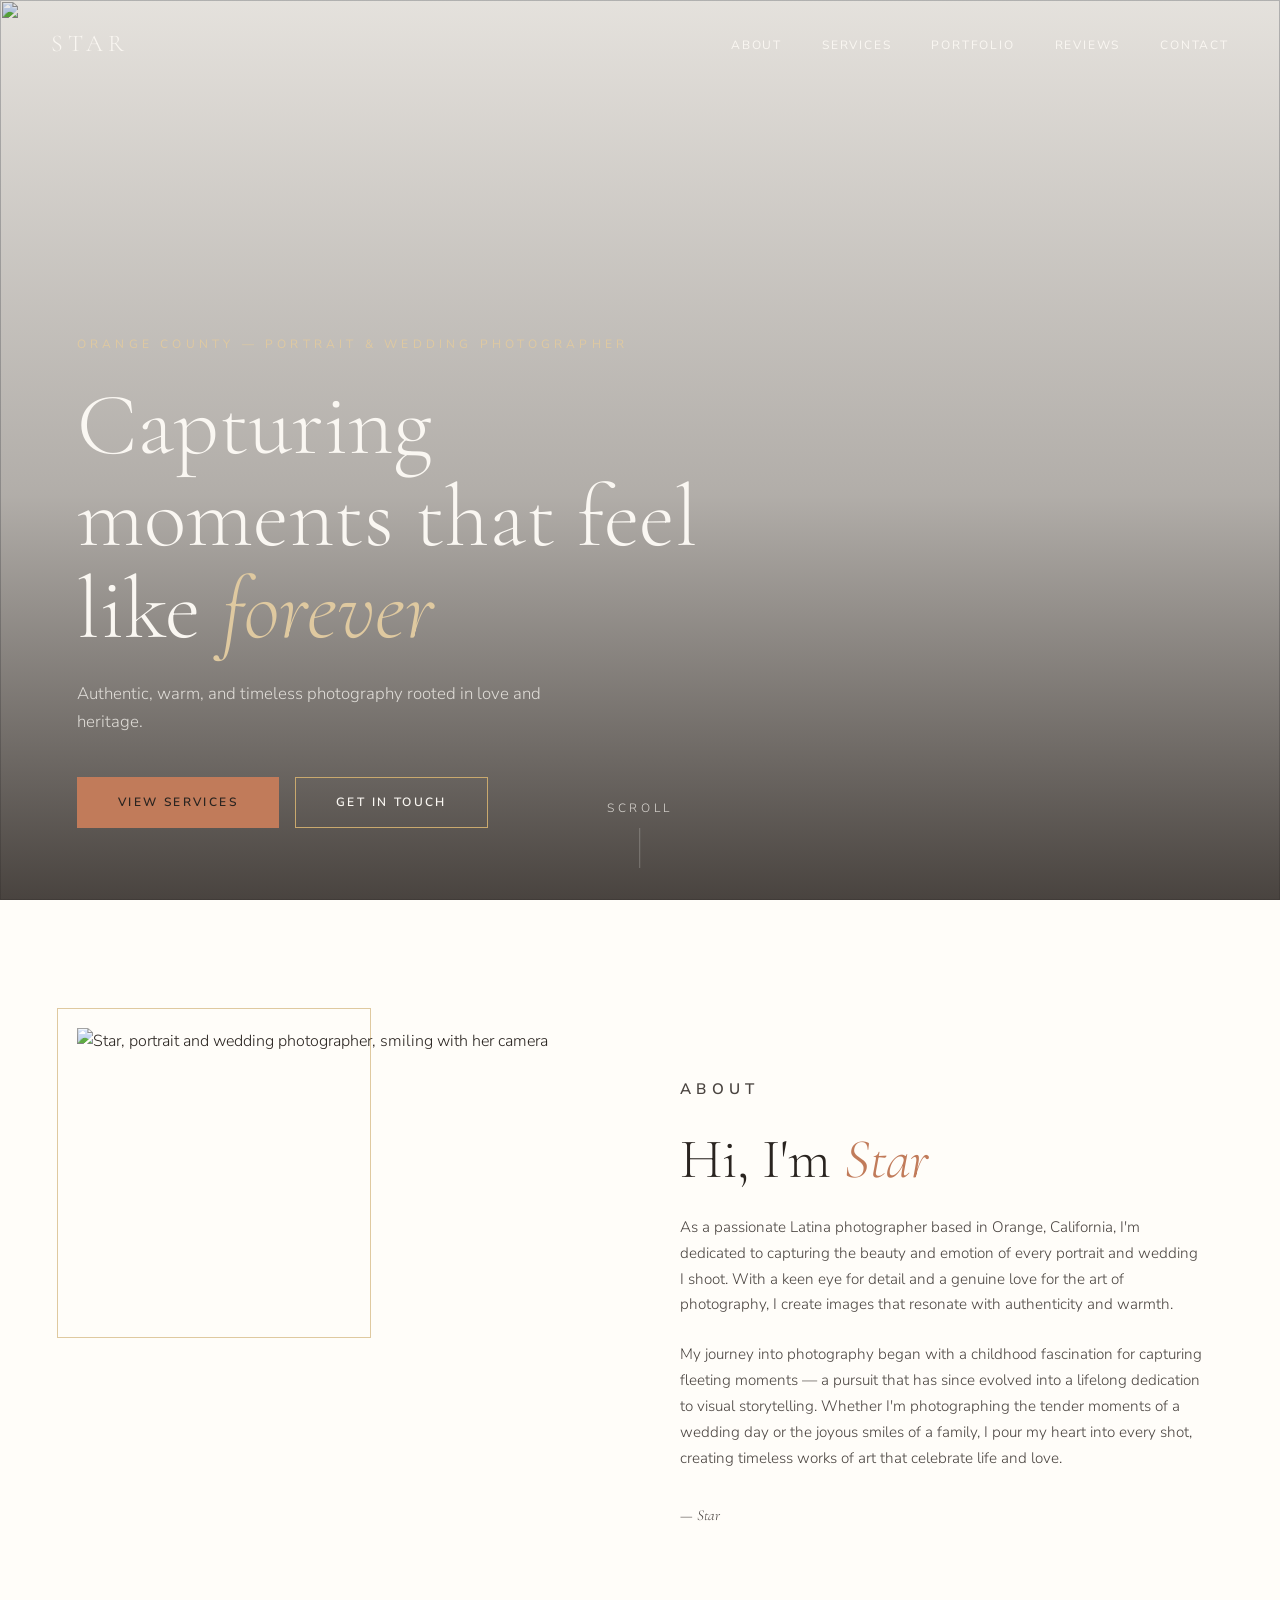
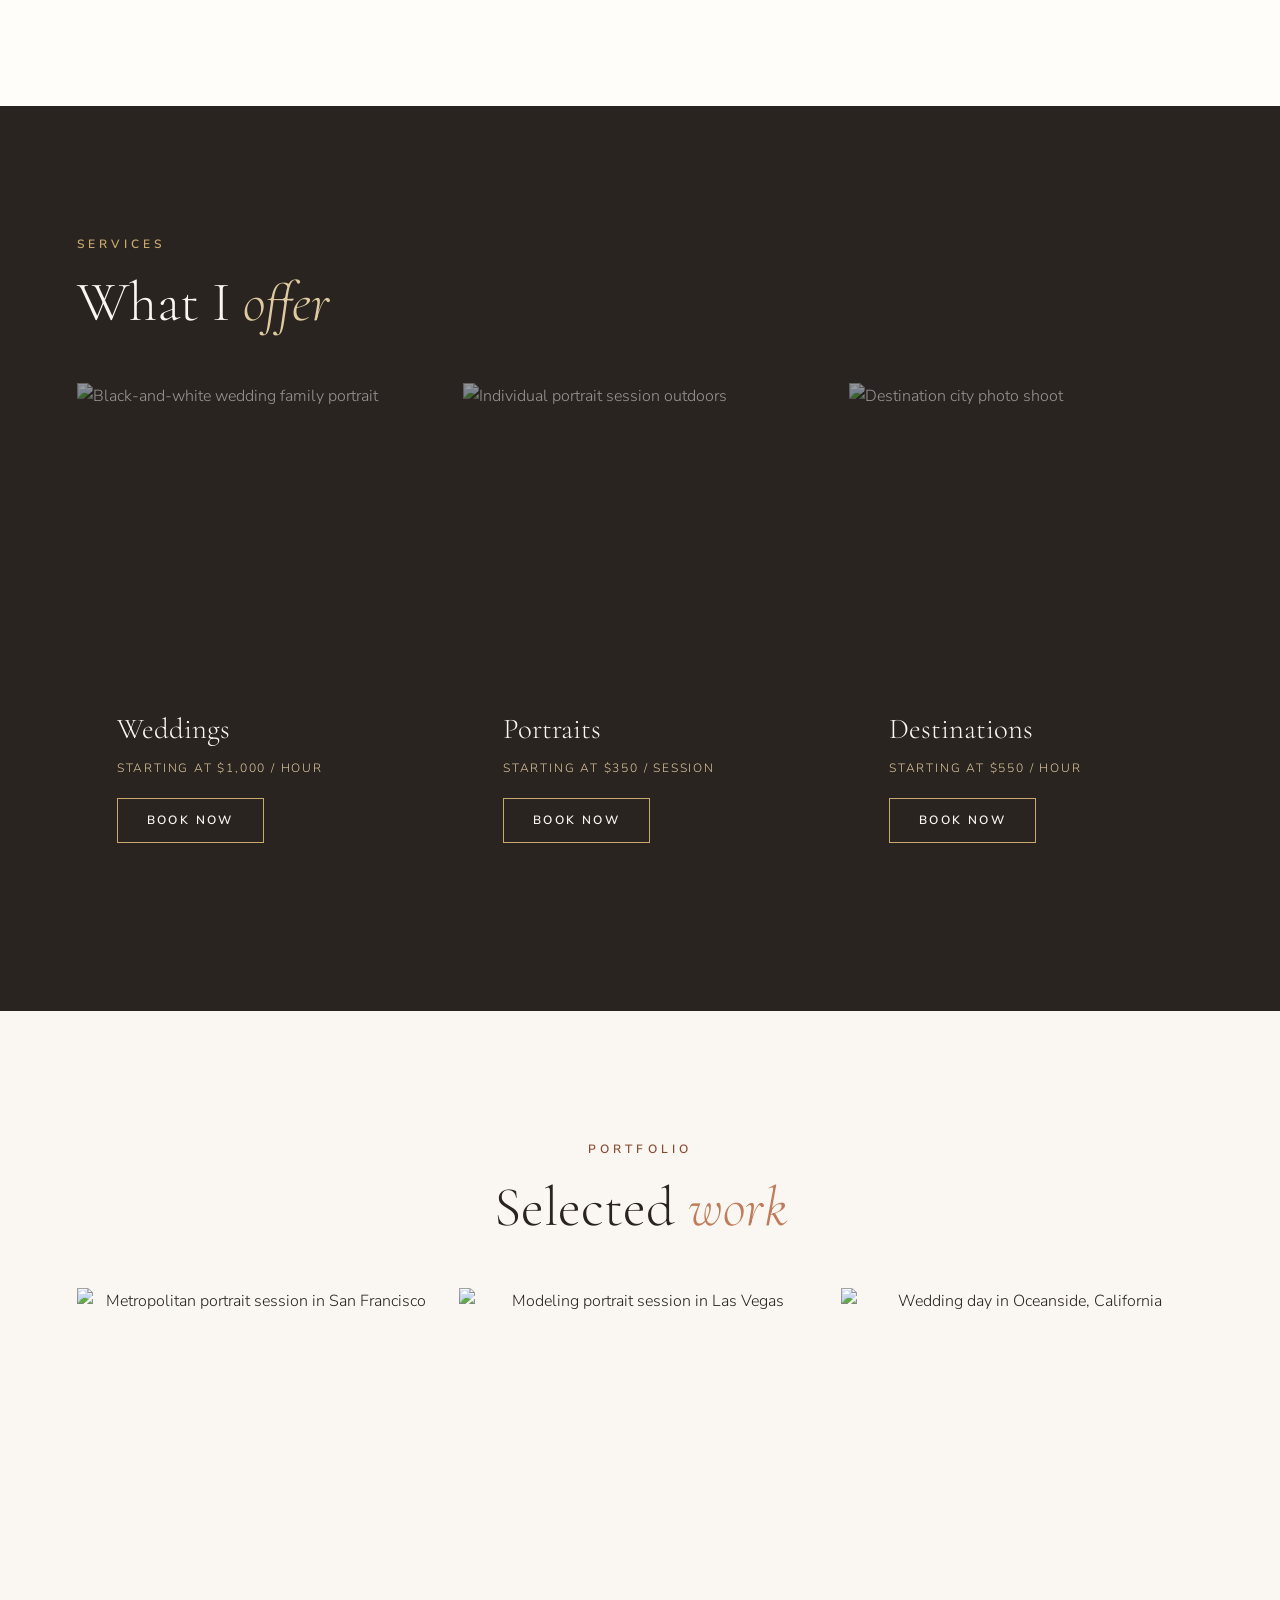
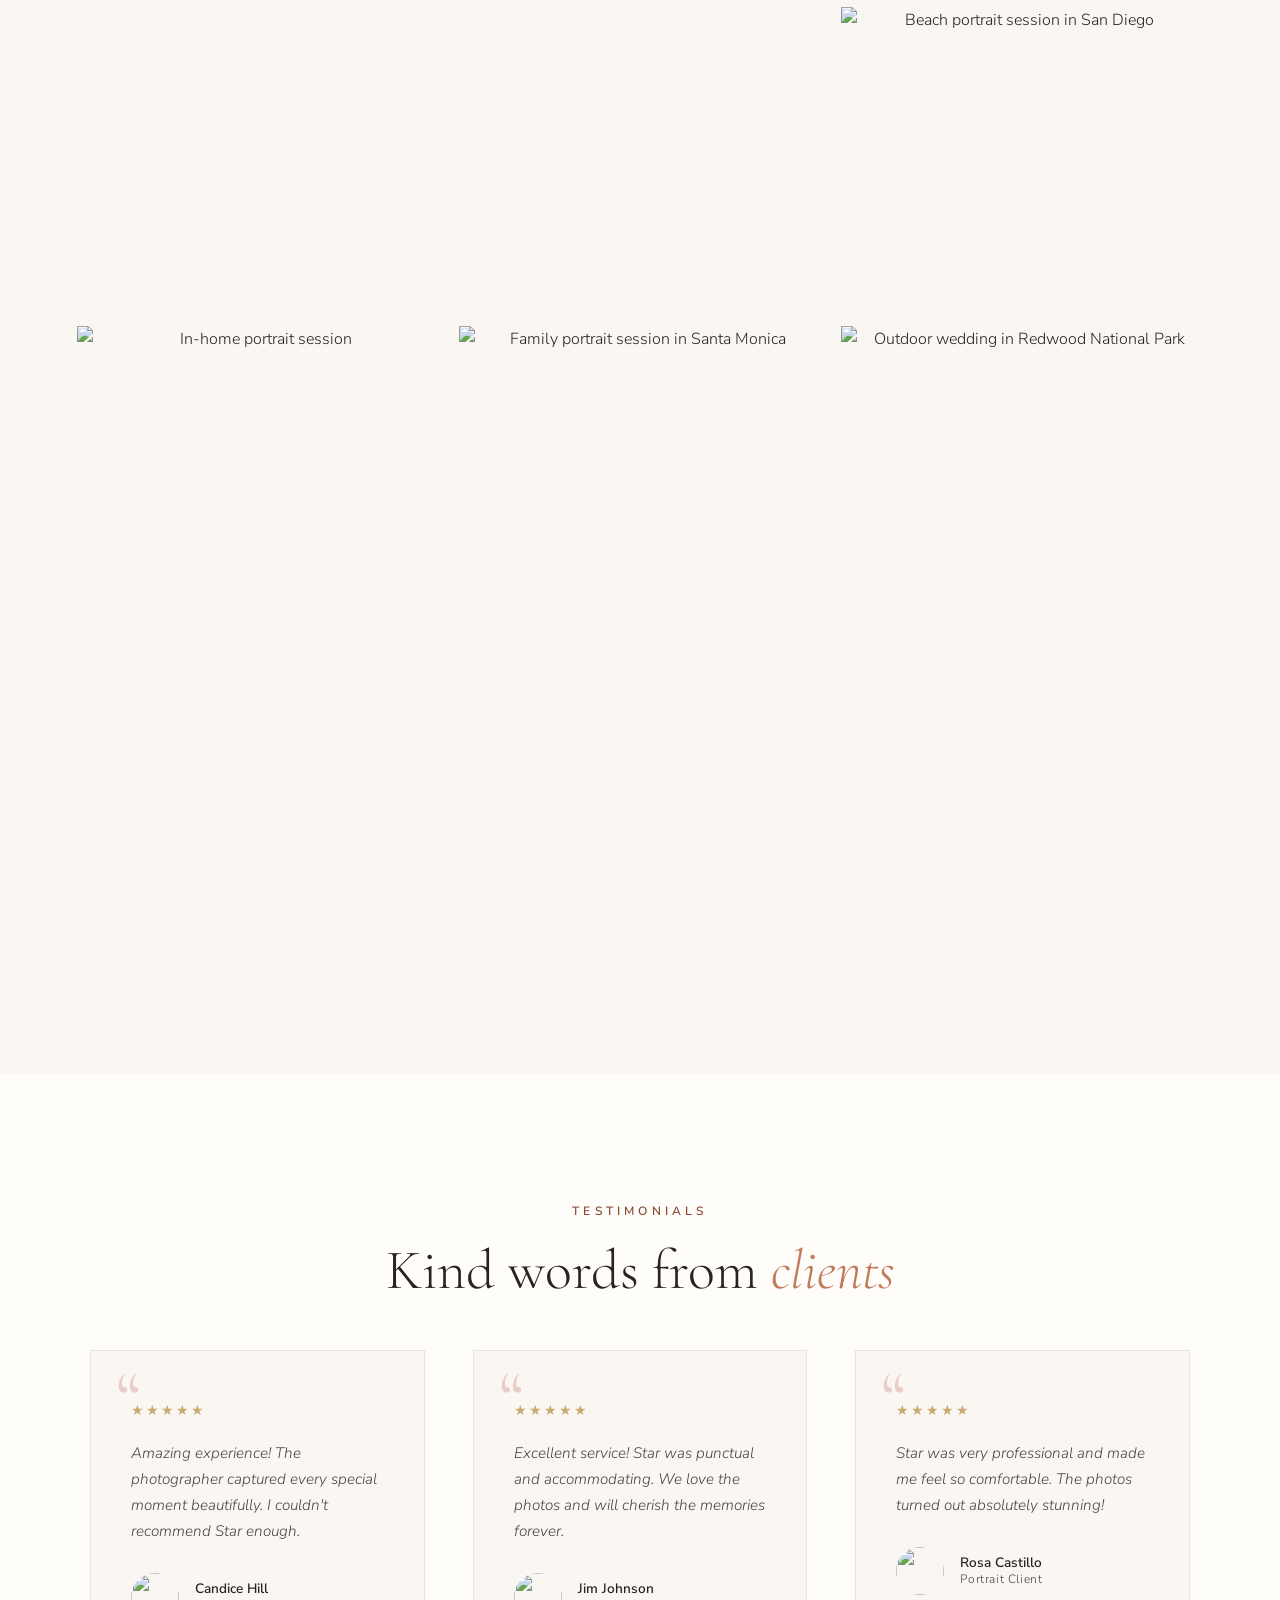
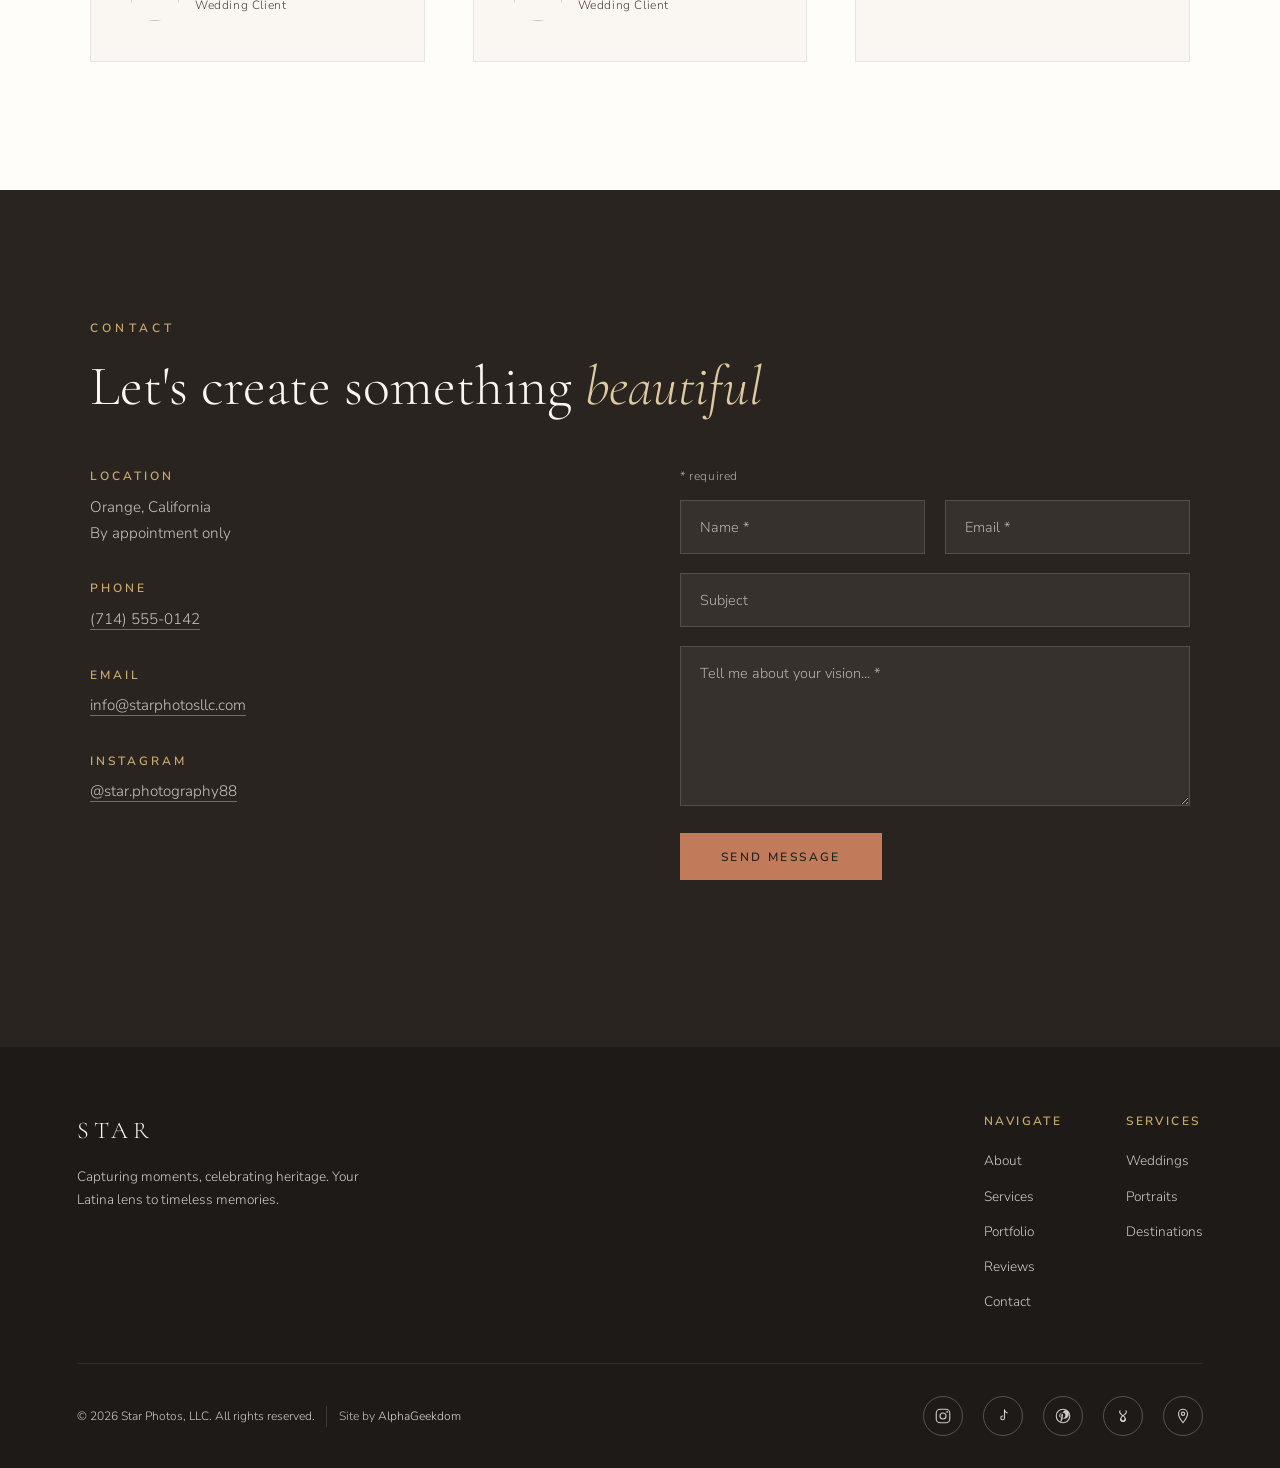
==== commit 2abcde5b: "fix(a11y): announce lightbox image changes to screen readers - Promote #lightboxCaption to a polite " ====
--- a/index.html
+++ b/index.html
@@ -97,7 +97,7 @@
       <button
         class="hamburger"
         id="hamburger"
-        aria-label="Toggle menu"
+        aria-label="Open menu"
         aria-expanded="false"
         aria-controls="mobileMenu"
       >
@@ -443,7 +443,13 @@
         &#8250;
       </button>
       <img id="lightboxImg" src="" alt="" />
-      <p class="lightbox-caption" id="lightboxCaption"></p>
+      <p
+        class="lightbox-caption"
+        id="lightboxCaption"
+        role="status"
+        aria-live="polite"
+        aria-atomic="true"
+      ></p>
     </div>
 
     <!-- Reviews -->
@@ -927,6 +933,13 @@
               <button type="submit" class="btn btn-filled promo-submit">
                 <span class="promo-submit-label">Send my code</span>
               </button>
+              <p
+                class="promo-status"
+                id="promoStatus"
+                role="status"
+                aria-live="polite"
+                aria-atomic="true"
+              ></p>
               <p class="promo-error" id="promoError" role="alert"></p>
             </form>
 
--- a/css/styles.css
+++ b/css/styles.css
@@ -23,6 +23,11 @@
   /* Accents — terracotta, rose, gold, sage */
   --terracotta: #c17b5a;
   --terracotta-dark: #a8664a;
+  /* Terracotta deepened for small uppercase labels on cream/warm-white;
+     base --terracotta is ~3.15:1 there, below the WCAG AA 4.5:1 floor for
+     small text. This shifts the tag/eyebrow color into AA-passing range
+     (~6:1) without leaving the brand palette. */
+  --tag-on-light: #8a4a32;
   --rose: #d4a098;
   --rose-light: #e8cdc8;
   --gold: #c9a96e;
@@ -70,8 +75,10 @@
 }
 
 /* Hash-anchor jump offset — without this, fragment navigation parks the
-   target's top edge underneath the fixed navbar (var(--nav-height)). */
-:target {
+   target's top edge underneath the fixed navbar (var(--nav-height)).
+   #main is excluded: the skip link only needs to move focus there, not
+   scroll an 88px gap above an already top-anchored element. */
+:target:not(#main) {
   scroll-margin-top: calc(var(--nav-height) + 1rem);
 }
 
@@ -132,7 +139,7 @@
 
 .section-tag {
   margin-bottom: 1rem;
-  color: var(--terracotta);
+  color: var(--tag-on-light);
   font-size: 0.75rem;
   font-weight: 600;
   letter-spacing: 0.35em;
@@ -1285,7 +1292,8 @@
   text-decoration: underline;
   text-decoration-color: rgba(var(--cream-rgb), 0.35);
   text-decoration-thickness: 1px;
-  text-underline-offset: 4px;
+  text-decoration-skip-ink: auto;
+  text-underline-offset: 5px;
   transition:
     color 0.3s ease,
     text-decoration-color 0.3s ease;
@@ -1655,7 +1663,7 @@
 
 .promo-eyebrow {
   margin-bottom: 0.75rem;
-  color: var(--terracotta);
+  color: var(--tag-on-light);
   font-size: 0.75rem;
   font-weight: 600;
   letter-spacing: 0.35em;
@@ -1737,6 +1745,17 @@
   margin: 0;
   color: var(--terracotta);
   font-size: 0.8rem;
+}
+
+.promo-status {
+  min-height: 1rem;
+  margin: 0;
+  color: rgba(var(--charcoal-rgb), 0.7);
+  font-size: 0.8rem;
+}
+
+.promo-status:empty {
+  min-height: 0;
 }
 
 .promo-fine {
